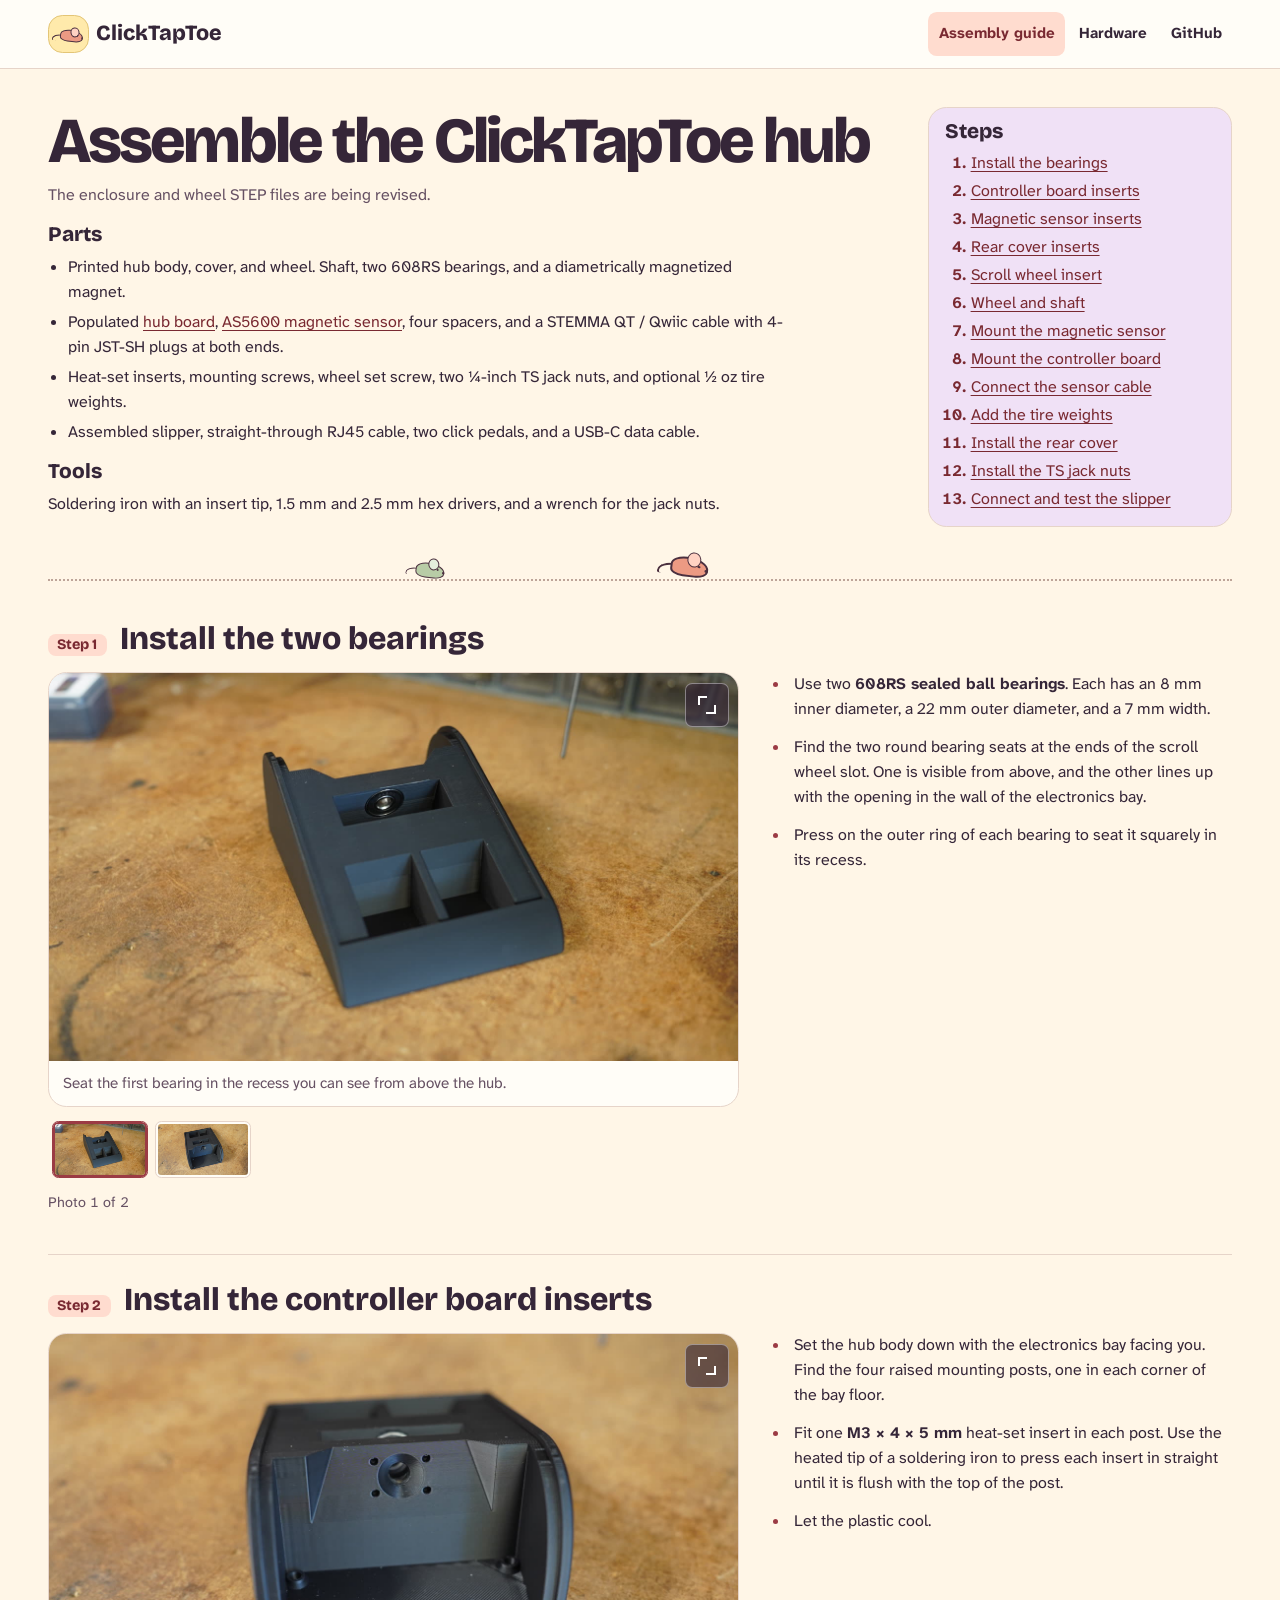
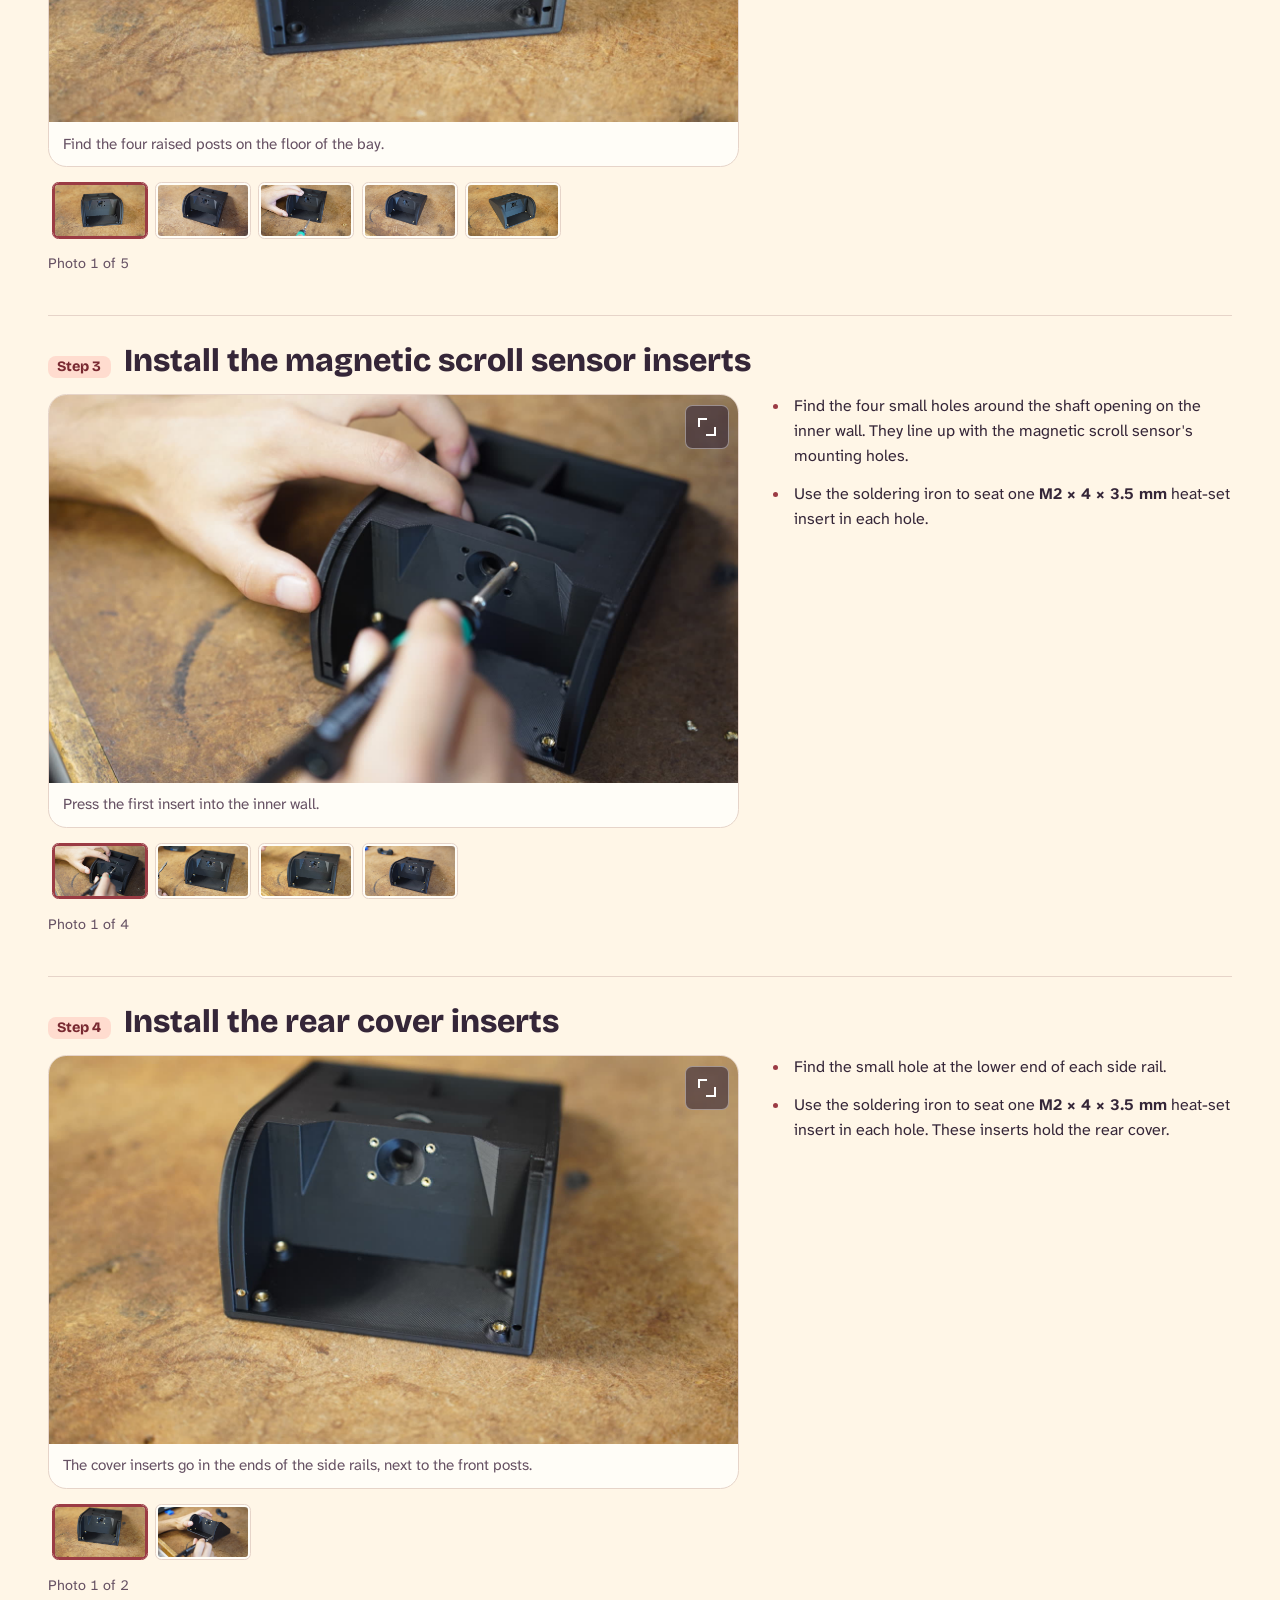
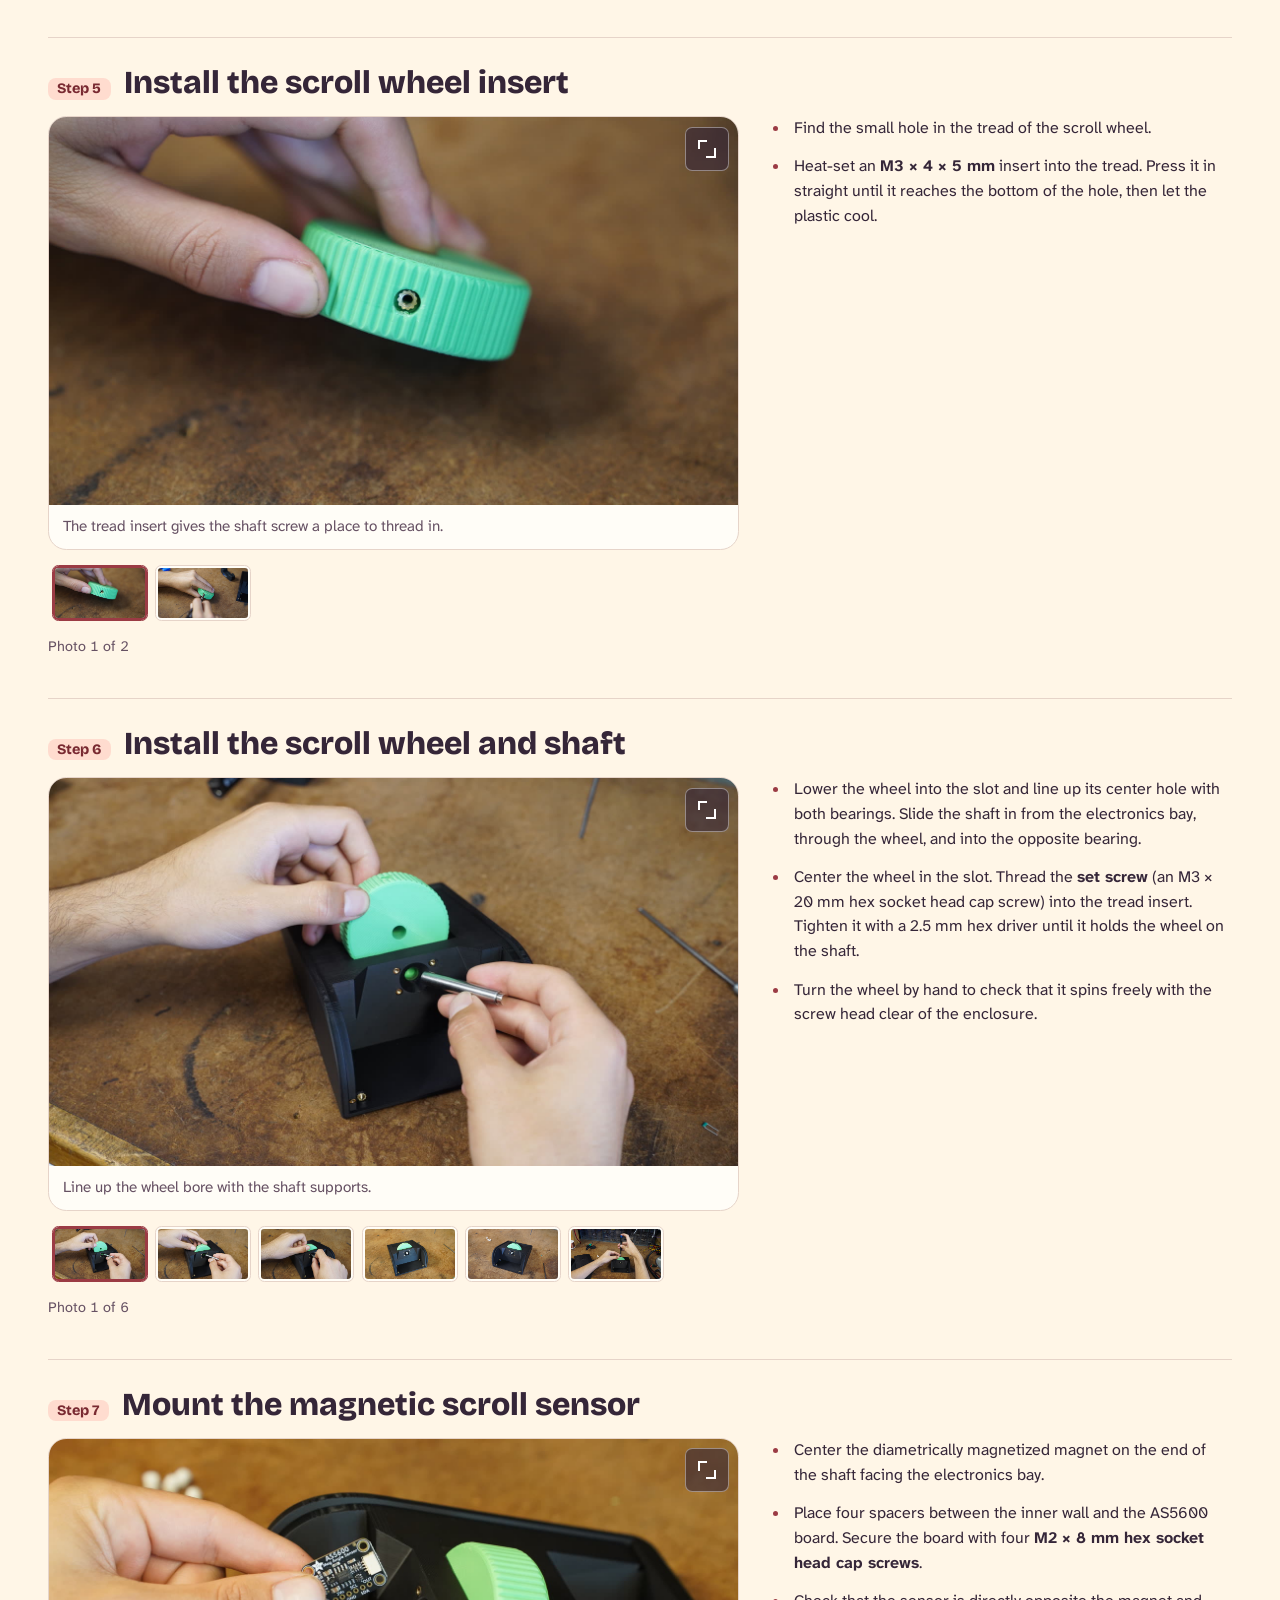
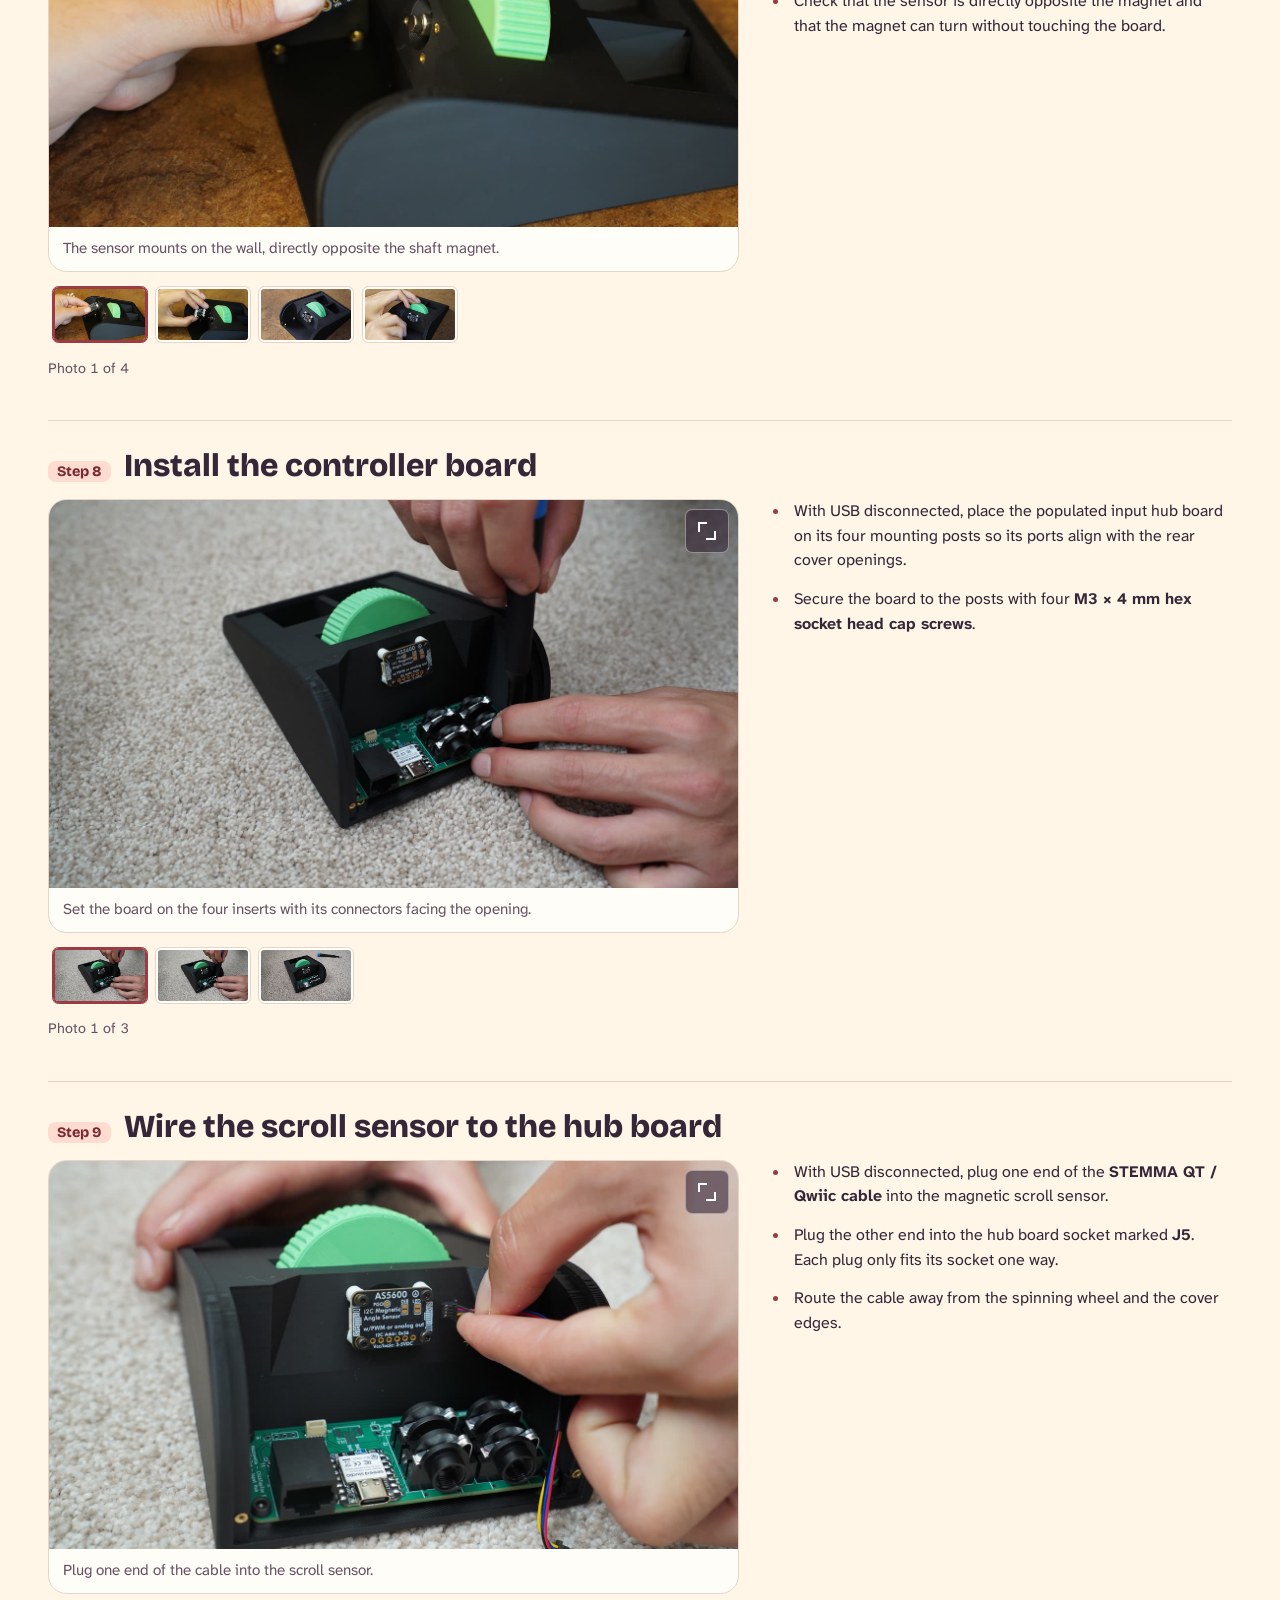
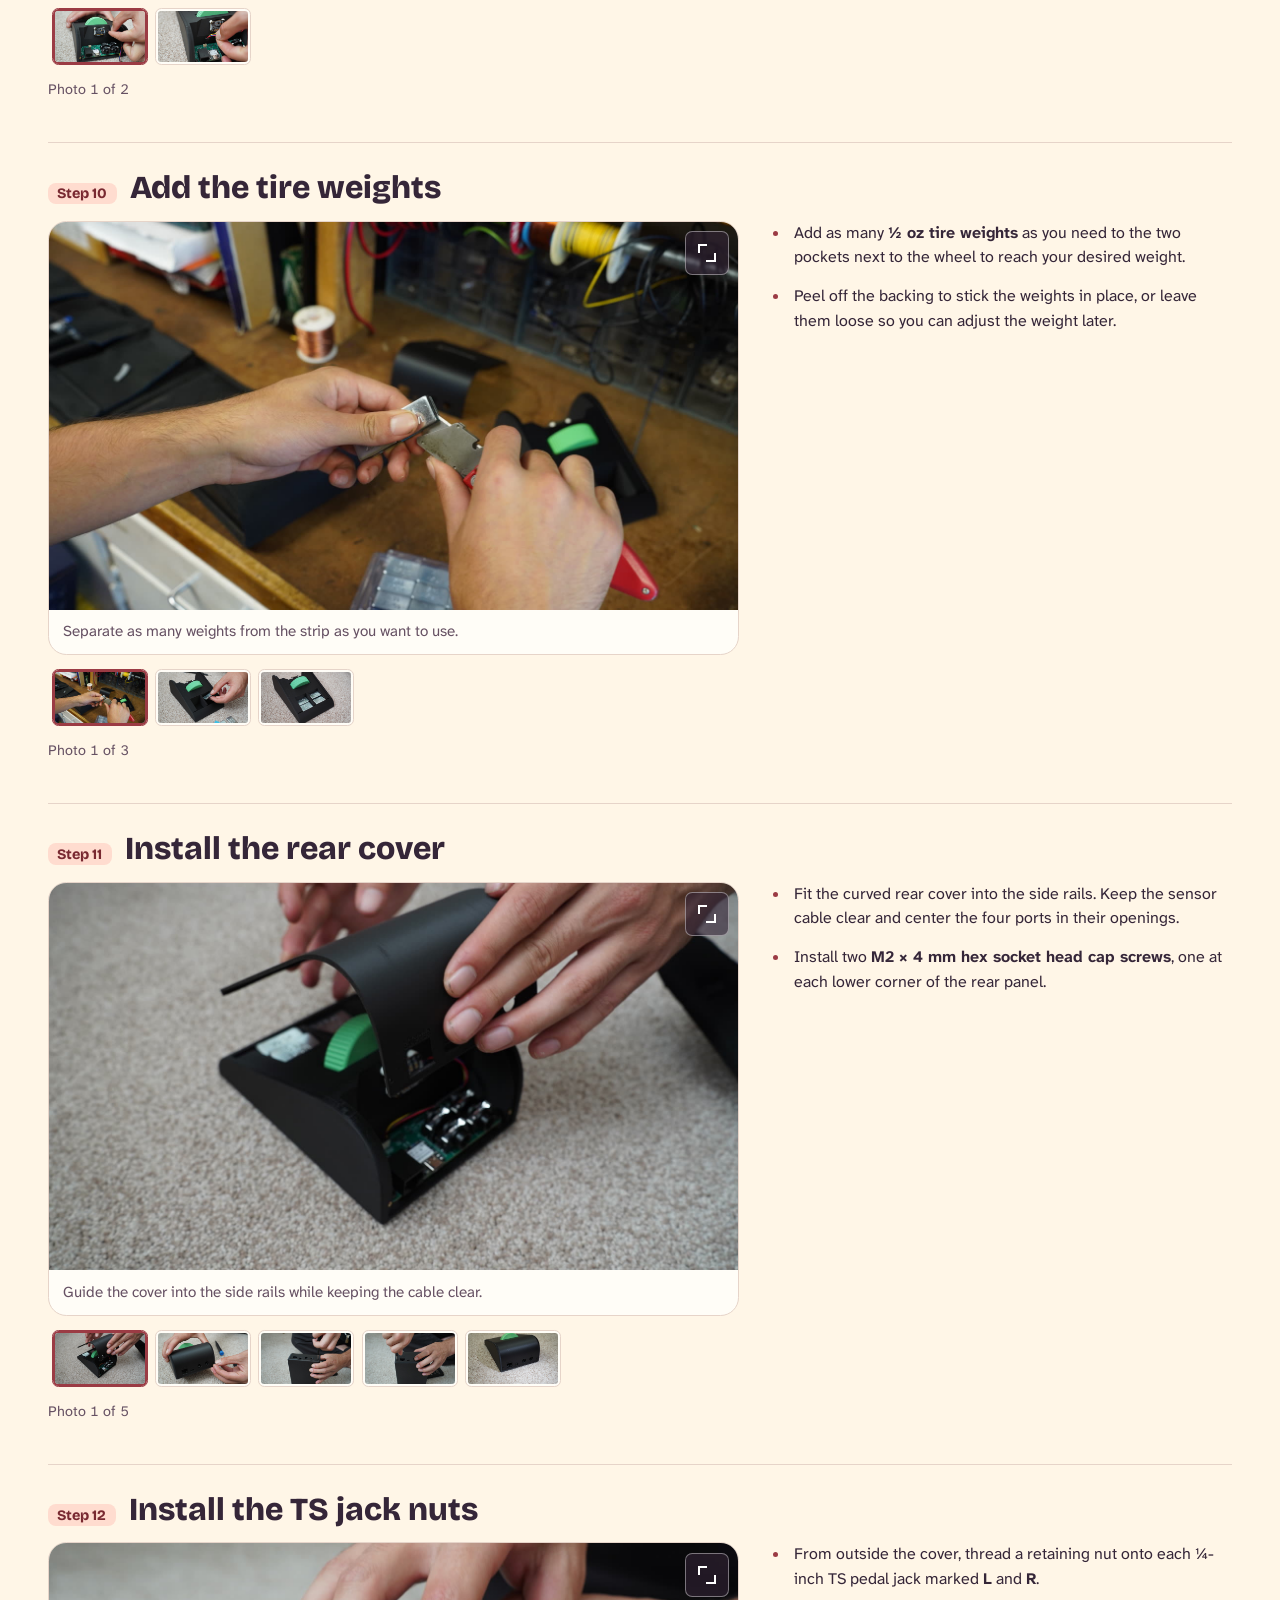
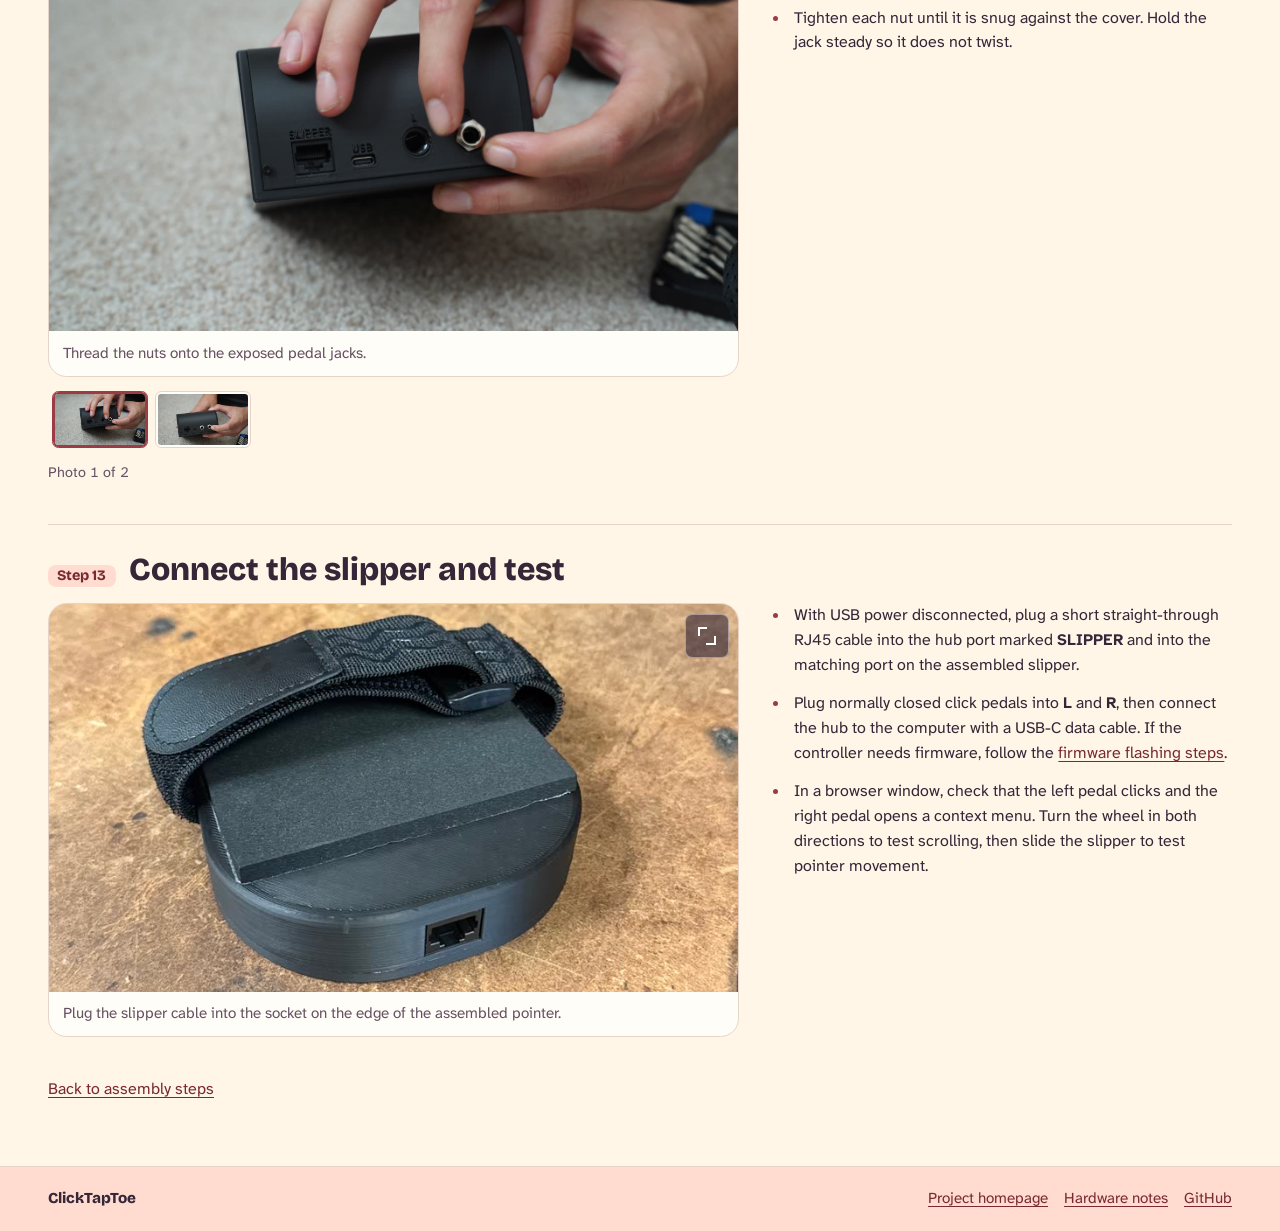
==== docs/hub-assembly.html @ 43b41061 "docs: add illustrated hub guide and project site" ====
<!doctype html>
<html lang="en">
  <head>
    <meta charset="utf-8">
    <meta name="viewport" content="width=device-width, initial-scale=1">
    <meta name="description" content="A photo guide to assembling the ClickTapToe scroll hub and connecting its slipper pointer.">
    <meta name="theme-color" content="#fff6e7">
    <title>ClickTapToe Hub Assembly Guide</title>
    <link rel="preconnect" href="https://fonts.googleapis.com">
    <link rel="preconnect" href="https://fonts.gstatic.com" crossorigin>
    <link rel="stylesheet" href="https://fonts.googleapis.com/css2?family=Atkinson+Hyperlegible+Next:wght@400;600;700&amp;family=Bricolage+Grotesque:opsz,wght@12..96,600;12..96,700;12..96,800&amp;display=swap">
    <link rel="stylesheet" href="assets/site.css?v=warm-trail">
    <link rel="stylesheet" href="assets/hub-assembly.css?v=warm-trail">
    <script src="assets/site.js?v=warm-trail" defer></script>
    <script src="assets/hub-assembly.js?v=slipper-crop" defer></script>
  </head>
  <body>
    <a class="skip-link" href="#main-content">Skip to content</a>
    <header class="site-header">
      <nav class="page-shell site-nav" aria-label="Project navigation">
        <a class="wordmark" href="../index.html">
          <span class="brand-mark" aria-hidden="true"><span class="mouse-mark"><span class="mouse-body"></span></span></span>
          ClickTapToe
        </a>
        <div class="navlinks">
          <a href="hub-assembly.html" aria-current="page">Assembly guide</a>
          <a href="../index.html#hardware">Hardware</a>
          <a href="https://github.com/Mazzorella/ClickTapToe">GitHub</a>
        </div>
      </nav>
    </header>
    <main class="page-shell guide-main" id="main-content">
      <div class="guide-overview">
        <div>
          <header class="intro">
            <h1>Assemble the ClickTapToe hub</h1>
            <p>The enclosure and wheel STEP files are being revised.</p>
          </header>

          <section class="equipment" aria-labelledby="parts">
            <h2 id="parts">Parts</h2>
            <ul>
              <li>Printed hub body, cover, and wheel. Shaft, two 608RS bearings, and a diametrically magnetized magnet.</li>
              <li>Populated <a href="../index.html#files">hub board</a>, <a href="https://www.adafruit.com/product/6357">AS5600 magnetic sensor</a>, four spacers, and a STEMMA QT / Qwiic cable with 4-pin JST-SH plugs at both ends.</li>
              <li>Heat-set inserts, mounting screws, wheel set screw, two ¼-inch TS jack nuts, and optional ½ oz tire weights.</li>
              <li>Assembled slipper, straight-through RJ45 cable, two click pedals, and a USB-C data cable.</li>
            </ul>
          </section>

          <section class="equipment" aria-labelledby="tools">
            <h2 id="tools">Tools</h2>
            <p>Soldering iron with an insert tip, 1.5 mm and 2.5 mm hex drivers, and a wrench for the jack nuts.</p>
          </section>
        </div>

        <nav class="contents" id="assembly-steps" aria-label="Assembly steps">
          <h2>Steps</h2>
          <ol>
            <li><a href="#bearings">Install the bearings</a></li>
            <li><a href="#board-inserts">Controller board inserts</a></li>
            <li><a href="#sensor-inserts">Magnetic sensor inserts</a></li>
            <li><a href="#cover-inserts">Rear cover inserts</a></li>
            <li><a href="#wheel-insert">Scroll wheel insert</a></li>
            <li><a href="#wheel">Wheel and shaft</a></li>
            <li><a href="#sensor">Mount the magnetic sensor</a></li>
            <li><a href="#hub-board">Mount the controller board</a></li>
            <li><a href="#sensor-wiring">Connect the sensor cable</a></li>
            <li><a href="#weights">Add the tire weights</a></li>
            <li><a href="#cover">Install the rear cover</a></li>
            <li><a href="#jack-nuts">Install the TS jack nuts</a></li>
            <li><a href="#slipper">Connect and test the slipper</a></li>
          </ol>
        </nav>
      </div>

      <div class="mouse-trail guide-trail" data-mouse-trail aria-hidden="true">
        <span class="mouse-mark trail-mouse following"><span class="mouse-body"></span></span>
        <span class="mouse-mark trail-mouse"><span class="mouse-body"></span></span>
      </div>

      <section class="step" aria-labelledby="bearings">
        <h2 id="bearings"><span class="step-number">Step 1</span> Install the two bearings</h2>
        <div class="step-body">
          <div class="step-photos" data-gallery>
            <figure>
              <img src="assets/assembly/01a-bearing-in-wheel-slot.jpg" alt="First bearing seated in the round recess visible in the scroll wheel slot" width="1400" height="788" loading="lazy">
              <figcaption>Seat the first bearing in the recess you can see from above the hub.</figcaption>
            </figure>
            <figure>
              <img src="assets/assembly/01b-bearing-at-electronics-bay.jpg" alt="Second bearing visible through the shaft opening on the electronics bay wall" width="1400" height="788" loading="lazy">
              <figcaption>The second bearing lines up with the shaft opening in the electronics bay.</figcaption>
            </figure>
          </div>
          <ul class="instructions">
            <li>Use two <strong>608RS sealed ball bearings</strong>. Each has an 8 mm inner diameter, a 22 mm outer diameter, and a 7 mm width.</li>
            <li>Find the two round bearing seats at the ends of the scroll wheel slot. One is visible from above, and the other lines up with the opening in the wall of the electronics bay.</li>
            <li>Press on the outer ring of each bearing to seat it squarely in its recess.</li>
          </ul>
        </div>
      </section>

      <section class="step" aria-labelledby="board-inserts">
        <h2 id="board-inserts"><span class="step-number">Step 2</span> Install the controller board inserts</h2>
        <div class="step-body">
          <div class="step-photos" data-gallery>
            <figure>
              <img src="assets/assembly/02a-empty-electronics-bay.jpg" alt="Front view into the empty bay with two raised mounting posts on each side" width="1400" height="788" loading="lazy">
              <figcaption>Find the four raised posts on the floor of the bay.</figcaption>
            </figure>
            <figure>
              <img src="assets/assembly/02b-board-insert-closeup.jpg" alt="Close view of the first insert at the left corner and more inserts on the bench" width="1400" height="788" loading="lazy">
              <figcaption>Check that the insert sits straight and level with the top of the post.</figcaption>
            </figure>
            <figure>
              <img src="assets/assembly/02c-press-in-board-insert.jpg" alt="Heated tip at the front right mounting post while a hand steadies the housing" width="1400" height="788" loading="lazy">
              <figcaption>Steady the housing while pressing in the next insert.</figcaption>
            </figure>
            <figure>
              <img src="assets/assembly/02d-three-board-inserts.jpg" alt="Three brass inserts in the electronics bay with one rear mounting post still empty" width="1400" height="788" loading="lazy">
              <figcaption>Continue with the posts farther inside the bay.</figcaption>
            </figure>
            <figure>
              <img src="assets/assembly/02e-four-board-inserts.jpg" alt="Four brass inserts seated in the raised mounting posts" width="1400" height="788" loading="lazy">
              <figcaption>The floor has four installed inserts, one for each board screw.</figcaption>
            </figure>
          </div>
          <ul class="instructions">
            <li>Set the hub body down with the electronics bay facing you. Find the four raised mounting posts, one in each corner of the bay floor.</li>
            <li>Fit one <strong>M3 × 4 × 5 mm</strong> heat-set insert in each post. Use the heated tip of a soldering iron to press each insert in straight until it is flush with the top of the post.</li>
            <li>Let the plastic cool.</li>
          </ul>
        </div>
      </section>

      <section class="step" aria-labelledby="sensor-inserts">
        <h2 id="sensor-inserts"><span class="step-number">Step 3</span> Install the magnetic scroll sensor inserts</h2>
        <div class="step-body">
          <div class="step-photos" data-gallery>
            <figure>
              <img src="assets/assembly/03a-press-in-sensor-insert.jpg" alt="Heated tip pressing an insert into one of the holes beside the shaft opening" width="1400" height="788" loading="lazy">
              <figcaption>Press the first insert into the inner wall.</figcaption>
            </figure>
            <figure>
              <img src="assets/assembly/03b-first-sensor-insert.jpg" alt="One brass sensor insert fitted above and to the right of the shaft opening" width="1400" height="788" loading="lazy">
              <figcaption>The first sensor insert is seated.</figcaption>
            </figure>
            <figure>
              <img src="assets/assembly/03c-two-sensor-inserts.jpg" alt="Two brass sensor inserts in opposite corners around the shaft opening" width="1400" height="788" loading="lazy">
              <figcaption>Repeat for the second mounting hole.</figcaption>
            </figure>
            <figure>
              <img src="assets/assembly/03d-three-sensor-inserts.jpg" alt="Three inserts around the shaft opening with the fourth hole still empty" width="1400" height="788" loading="lazy">
              <figcaption>Fit an insert in each of the four small holes.</figcaption>
            </figure>
          </div>
          <ul class="instructions">
            <li>Find the four small holes around the shaft opening on the inner wall. They line up with the magnetic scroll sensor's mounting holes.</li>
            <li>Use the soldering iron to seat one <strong>M2 × 4 × 3.5 mm</strong> heat-set insert in each hole.</li>
          </ul>
        </div>
      </section>

      <section class="step" aria-labelledby="cover-inserts">
        <h2 id="cover-inserts"><span class="step-number">Step 4</span> Install the rear cover inserts</h2>
        <div class="step-body">
          <div class="step-photos" data-gallery>
            <figure>
              <img src="assets/assembly/04a-cover-insert-location.jpg" alt="Left cover insert seated at the lower end of the side rail, with the right rail hole still empty" width="1400" height="788" loading="lazy">
              <figcaption>The cover inserts go in the ends of the side rails, next to the front posts.</figcaption>
            </figure>
            <figure>
              <img src="assets/assembly/04b-press-in-cover-insert.jpg" alt="Heated tip fitting an insert at the bottom of the right side rail" width="1400" height="788" loading="lazy">
              <figcaption>Fit a cover insert at the lower end of each rail.</figcaption>
            </figure>
          </div>
          <ul class="instructions">
            <li>Find the small hole at the lower end of each side rail.</li>
            <li>Use the soldering iron to seat one <strong>M2 × 4 × 3.5 mm</strong> heat-set insert in each hole. These inserts hold the rear cover.</li>
          </ul>
        </div>
      </section>

      <section class="step" aria-labelledby="wheel-insert">
        <h2 id="wheel-insert"><span class="step-number">Step 5</span> Install the scroll wheel insert</h2>
        <div class="step-body">
          <div class="step-photos" data-gallery>
            <figure>
              <img src="assets/assembly/05a-scroll-wheel-insert.jpg" alt="Brass insert in the hole in the green scroll wheel tread" width="1400" height="788" loading="lazy">
              <figcaption>The tread insert gives the shaft screw a place to thread in.</figcaption>
            </figure>
            <figure>
              <img src="assets/assembly/05b-heat-set-wheel-insert.jpg" alt="Heated tip at the brass insert in the edge of the scroll wheel" width="1400" height="788" loading="lazy">
              <figcaption>Seat the insert in the tread before fitting the wheel.</figcaption>
            </figure>
          </div>
          <ul class="instructions">
            <li>Find the small hole in the tread of the scroll wheel.</li>
            <li>Heat-set an <strong>M3 × 4 × 5 mm</strong> insert into the tread. Press it in straight until it reaches the bottom of the hole, then let the plastic cool.</li>
          </ul>
        </div>
      </section>

      <section class="step" aria-labelledby="wheel">
        <h2 id="wheel"><span class="step-number">Step 6</span> Install the scroll wheel and shaft</h2>
        <div class="step-body">
          <div class="step-photos" data-gallery>
            <figure>
              <img src="assets/assembly/06a-line-up-wheel-and-shaft.jpg" alt="Wheel held above the slot and shaft lined up with the inner wall opening" width="1400" height="788" loading="lazy">
              <figcaption>Line up the wheel bore with the shaft supports.</figcaption>
            </figure>
            <figure>
              <img src="assets/assembly/06b-start-wheel-shaft.jpg" alt="Wheel seated in the slot while the shaft is started from the electronics bay" width="1400" height="788" loading="lazy">
              <figcaption>Feed the shaft into the wheel from the electronics bay.</figcaption>
            </figure>
            <figure>
              <img src="assets/assembly/06c-seat-wheel-shaft.jpg" alt="Hands steadying the scroll wheel and pushing the shaft into place" width="1400" height="788" loading="lazy">
              <figcaption>Push the shaft through the wheel and into the opposite support.</figcaption>
            </figure>
            <figure>
              <img src="assets/assembly/06d-seated-shaft.jpg" alt="Installed scroll wheel with the round sensor end of the shaft visible inside the bay" width="1400" height="788" loading="lazy">
              <figcaption>The end of the shaft faces the four sensor mounting holes.</figcaption>
            </figure>
            <figure>
              <img src="assets/assembly/06e-start-wheel-screw.jpg" alt="Socket-head screw started in the tread at the top of the installed wheel" width="1400" height="788" loading="lazy">
              <figcaption>Start the set screw in the tread insert.</figcaption>
            </figure>
            <figure>
              <img src="assets/assembly/06f-secure-wheel-to-shaft.jpg" alt="Hex driver tightening the screw in the top of the wheel" width="1400" height="788" loading="lazy">
              <figcaption>Tighten the set screw until the wheel grips the shaft.</figcaption>
            </figure>
          </div>
          <ul class="instructions">
            <li>Lower the wheel into the slot and line up its center hole with both bearings. Slide the shaft in from the electronics bay, through the wheel, and into the opposite bearing.</li>
            <li>Center the wheel in the slot. Thread the <strong>set screw</strong> (an M3 × 20 mm hex socket head cap screw) into the tread insert. Tighten it with a 2.5 mm hex driver until it holds the wheel on the shaft.</li>
            <li>Turn the wheel by hand to check that it spins freely with the screw head clear of the enclosure.</li>
          </ul>
        </div>
      </section>

      <section class="step" aria-labelledby="sensor">
        <h2 id="sensor"><span class="step-number">Step 7</span> Mount the magnetic scroll sensor</h2>
        <div class="step-body">
          <div class="step-photos" data-gallery>
            <figure>
              <img src="assets/assembly/07a-scroll-sensor.jpg" alt="AS5600 board held near the round shaft end on the inner wall" width="1400" height="788" loading="lazy">
              <figcaption>The sensor mounts on the wall, directly opposite the shaft magnet.</figcaption>
            </figure>
            <figure>
              <img src="assets/assembly/07b-sensor-spacers.jpg" alt="Back of the AS5600 board with four white spacers held next to the shaft end" width="1400" height="788" loading="lazy">
              <figcaption>Fit a spacer at each of the four mounting holes.</figcaption>
            </figure>
            <figure>
              <img src="assets/assembly/07c-mounted-scroll-sensor.jpg" alt="AS5600 board mounted over the shaft with white spacers visible behind it" width="1400" height="788" loading="lazy">
              <figcaption>The spacers keep the sensor board clear of the rotating magnet.</figcaption>
            </figure>
            <figure>
              <img src="assets/assembly/07d-check-wheel-clearance.jpg" alt="One hand turning the wheel while the other is near the mounted AS5600 board" width="1400" height="788" loading="lazy">
              <figcaption>Turn the wheel and check that it moves freely with the sensor in place.</figcaption>
            </figure>
          </div>
          <ul class="instructions">
            <li>Center the diametrically magnetized magnet on the end of the shaft facing the electronics bay.</li>
            <li>Place four spacers between the inner wall and the AS5600 board. Secure the board with four <strong>M2 × 8 mm hex socket head cap screws</strong>.</li>
            <li>Check that the sensor is directly opposite the magnet and that the magnet can turn without touching the board.</li>
          </ul>
        </div>
      </section>

      <section class="step" aria-labelledby="hub-board">
        <h2 id="hub-board"><span class="step-number">Step 8</span> Install the controller board</h2>
        <div class="step-body">
          <div class="step-photos" data-gallery>
            <figure>
              <img src="assets/assembly/08a-position-hub-board.jpg" alt="Populated hub board placed on the floor of the bay while a driver tightens a screw" width="1400" height="788" loading="lazy">
              <figcaption>Set the board on the four inserts with its connectors facing the opening.</figcaption>
            </figure>
            <figure>
              <img src="assets/assembly/08b-secure-hub-board.jpg" alt="Hands holding the circuit board in position while a mounting screw is tightened" width="1400" height="788" loading="lazy">
              <figcaption>Secure the board to the four mounting posts.</figcaption>
            </figure>
            <figure>
              <img src="assets/assembly/08c-seated-hub-board.jpg" alt="Hub board seated in the enclosure below the AS5600 sensor" width="1400" height="788" loading="lazy">
              <figcaption>Check that the USB-C, pedal, and slipper sockets face the rear.</figcaption>
            </figure>
          </div>
          <ul class="instructions">
            <li>With USB disconnected, place the populated input hub board on its four mounting posts so its ports align with the rear cover openings.</li>
            <li>Secure the board to the posts with four <strong>M3 × 4 mm hex socket head cap screws</strong>.</li>
          </ul>
        </div>
      </section>

      <section class="step" aria-labelledby="sensor-wiring">
        <h2 id="sensor-wiring"><span class="step-number">Step 9</span> Wire the scroll sensor to the hub board</h2>
        <div class="step-body">
          <div class="step-photos" data-gallery>
            <figure>
              <img src="assets/assembly/09a-sensor-connector.jpg" alt="Four-wire plug lined up with the connector on the side of the scroll sensor" width="1400" height="788" loading="lazy">
              <figcaption>Plug one end of the cable into the scroll sensor.</figcaption>
            </figure>
            <figure>
              <img src="assets/assembly/09b-hub-sensor-connector.jpg" alt="Four-wire cable above the white J5 connector on the hub circuit board" width="1400" height="788" loading="lazy">
              <figcaption>Plug the other end into J5 on the hub board.</figcaption>
            </figure>
          </div>
          <ul class="instructions">
            <li>With USB disconnected, plug one end of the <strong>STEMMA QT / Qwiic cable</strong> into the magnetic scroll sensor.</li>
            <li>Plug the other end into the hub board socket marked <strong>J5</strong>. Each plug only fits its socket one way.</li>
            <li>Route the cable away from the spinning wheel and the cover edges.</li>
          </ul>
        </div>
      </section>

      <section class="step" aria-labelledby="weights">
        <h2 id="weights"><span class="step-number">Step 10</span> Add the tire weights</h2>
        <div class="step-body">
          <div class="step-photos" data-gallery>
            <figure>
              <img src="assets/assembly/10a-separate-adhesive-weights.jpg" alt="Hands separating a small rectangular weight from the strip" width="1400" height="788" loading="lazy">
              <figcaption>Separate as many weights from the strip as you want to use.</figcaption>
            </figure>
            <figure>
              <img src="assets/assembly/10b-place-weight-in-pocket.jpg" alt="Hand positioning an adhesive weight inside the right recessed pocket" width="1400" height="788" loading="lazy">
              <figcaption>Lay each weight flat in its pocket.</figcaption>
            </figure>
            <figure>
              <img src="assets/assembly/10c-weight-pockets.jpg" alt="Four adhesive weights in the two pockets in front of the wheel" width="1400" height="788" loading="lazy">
              <figcaption>This build uses two weights in each pocket.</figcaption>
            </figure>
          </div>
          <ul class="instructions">
            <li>Add as many <strong>½ oz tire weights</strong> as you need to the two pockets next to the wheel to reach your desired weight.</li>
            <li>Peel off the backing to stick the weights in place, or leave them loose so you can adjust the weight later.</li>
          </ul>
        </div>
      </section>

      <section class="step" aria-labelledby="cover">
        <h2 id="cover"><span class="step-number">Step 11</span> Install the rear cover</h2>
        <div class="step-body">
          <div class="step-photos" data-gallery>
            <figure>
              <img src="assets/assembly/11a-fit-rear-cover.jpg" alt="Curved cover being aligned with the open hub and its circuit board" width="1400" height="788" loading="lazy">
              <figcaption>Guide the cover into the side rails while keeping the cable clear.</figcaption>
            </figure>
            <figure>
              <img src="assets/assembly/11b-start-cover-screw.jpg" alt="Fingers placing a screw in the lower corner of the seated cover" width="1400" height="788" loading="lazy">
              <figcaption>Check port alignment before tightening the first cover screw.</figcaption>
            </figure>
            <figure>
              <img src="assets/assembly/11c-tighten-first-cover-screw.jpg" alt="Driver tightening the cover screw beside the right pedal port" width="1400" height="788" loading="lazy">
              <figcaption>Tighten the cover screw at one end of the rear panel.</figcaption>
            </figure>
            <figure>
              <img src="assets/assembly/11d-tighten-second-cover-screw.jpg" alt="Driver tightening the other cover screw next to the slipper socket" width="1400" height="788" loading="lazy">
              <figcaption>Tighten the second screw at the opposite end of the panel.</figcaption>
            </figure>
            <figure>
              <img src="assets/assembly/11e-rear-port-alignment.jpg" alt="Closer view of the rear panel with the four socket openings aligned" width="1400" height="788" loading="lazy">
              <figcaption>Check that each plug will clear the edges of its opening.</figcaption>
            </figure>
          </div>
          <ul class="instructions">
            <li>Fit the curved rear cover into the side rails. Keep the sensor cable clear and center the four ports in their openings.</li>
            <li>Install two <strong>M2 × 4 mm hex socket head cap screws</strong>, one at each lower corner of the rear panel.</li>
          </ul>
        </div>
      </section>

      <section class="step" aria-labelledby="jack-nuts">
        <h2 id="jack-nuts"><span class="step-number">Step 12</span> Install the TS jack nuts</h2>
        <div class="step-body">
          <div class="step-photos" data-gallery>
            <figure>
              <img src="assets/assembly/12a-fit-pedal-jack-nut.jpg" alt="Hand lining up a metal hex nut with a pedal jack" width="1400" height="788" loading="lazy">
              <figcaption>Thread the nuts onto the exposed pedal jacks.</figcaption>
            </figure>
            <figure>
              <img src="assets/assembly/12b-finished-hub-ports.jpg" alt="Closed hub with ports labeled Slipper, USB, L, and R and both pedal jack nuts in place" width="1400" height="788" loading="lazy">
              <figcaption>The finished rear panel has four ports and two pedal jack nuts.</figcaption>
            </figure>
          </div>
          <ul class="instructions">
            <li>From outside the cover, thread a retaining nut onto each ¼-inch TS pedal jack marked <strong>L</strong> and <strong>R</strong>.</li>
            <li>Tighten each nut until it is snug against the cover. Hold the jack steady so it does not twist.</li>
          </ul>
        </div>
      </section>

      <section class="step" aria-labelledby="slipper">
        <h2 id="slipper"><span class="step-number">Step 13</span> Connect the slipper and test</h2>
        <div class="step-body">
          <div class="step-photos" data-gallery>
            <figure>
              <img class="slipper-crop" src="assets/assembly/13-slipper-pointer.jpg" alt="Assembled black slipper pointer with a foot strap and an RJ45 socket on the front edge" width="788" height="1400" loading="lazy">
              <figcaption>Plug the slipper cable into the socket on the edge of the assembled pointer.</figcaption>
            </figure>
          </div>
          <ul class="instructions">
            <li>With USB power disconnected, plug a short straight-through RJ45 cable into the hub port marked <strong>SLIPPER</strong> and into the matching port on the assembled slipper.</li>
            <li>Plug normally closed click pedals into <strong>L</strong> and <strong>R</strong>, then connect the hub to the computer with a USB-C data cable. If the controller needs firmware, follow the <a href="https://github.com/Mazzorella/ClickTapToe#flashing">firmware flashing steps</a>.</li>
            <li>In a browser window, check that the left pedal clicks and the right pedal opens a context menu. Turn the wheel in both directions to test scrolling, then slide the slipper to test pointer movement.</li>
          </ul>
        </div>
      </section>
      <p class="back-to-top"><a href="#assembly-steps">Back to assembly steps</a></p>
    </main>

    <footer class="site-footer">
      <div class="page-shell footer-inner">
        <strong>ClickTapToe</strong>
        <div class="footer-links">
          <a href="../index.html">Project homepage</a>
          <a href="https://github.com/Mazzorella/ClickTapToe/blob/main/HARDWARE.md">Hardware notes</a>
          <a href="https://github.com/Mazzorella/ClickTapToe">GitHub</a>
        </div>
      </div>
    </footer>

    <dialog class="photo-viewer" id="photo-viewer" aria-label="Expanded assembly photo">
      <form method="dialog">
        <button class="photo-button photo-viewer-close" type="submit" aria-label="Close expanded photo" autofocus>×</button>
      </form>
      <figure>
        <figcaption></figcaption>
      </figure>
    </dialog>
  </body>
</html>
---- docs/assets/site.css ----
:root {
  color-scheme: light;
  --paper: #fff6e7;
  --panel: #fffdf7;
  --ink: #352638;
  --muted: #665163;
  --accent: #9b3b44;
  --accent-strong: #792931;
  --peach: #ffdccf;
  --butter: #ffeaab;
  --lilac: #f0e1f6;
  --mint: #e4efdc;
  --line: #e6d4c9;
  --line-strong: #bda498;
  --radius: 1.15rem;
  --gutter: clamp(1rem, 3vw, 2rem);
  --container: 74rem;
  --display: "Bricolage Grotesque", ui-rounded, system-ui, sans-serif;
  --body: "Atkinson Hyperlegible Next", system-ui, sans-serif;
  font-family: var(--body);
  line-height: 1.55;
}

* {
  box-sizing: border-box;
}

body {
  margin: 0;
  background: var(--paper);
  color: var(--ink);
}

h1,
h2,
h3 {
  margin: 0;
  font-family: var(--display);
  font-weight: 800;
  line-height: 1.06;
}

a {
  color: var(--accent-strong);
  text-underline-offset: 0.18em;
}

a:hover {
  text-decoration-thickness: 2px;
}

:focus-visible {
  outline: 3px solid currentColor;
  outline-offset: 4px;
}

.page-shell {
  width: min(calc(100% - 2 * var(--gutter)), var(--container));
  margin-inline: auto;
}

.skip-link {
  position: absolute;
  z-index: 2;
  top: 0.75rem;
  left: var(--gutter);
  transform: translateY(calc(-100% - 0.9rem));
  padding: 0.6rem 0.85rem;
  border: 1px solid var(--line-strong);
  border-radius: 0.55rem;
  background: var(--panel);
}

.skip-link:focus {
  transform: none;
}

.site-header {
  border-bottom: 1px solid var(--line);
  background: var(--panel);
}

.site-nav,
.footer-inner {
  display: flex;
  flex-wrap: wrap;
  align-items: center;
  justify-content: space-between;
  gap: 0.6rem 1.5rem;
}

.site-nav {
  padding-block: 0.75rem;
}

.wordmark {
  display: inline-flex;
  align-items: center;
  gap: 0.45rem;
  color: var(--ink);
  font-family: var(--display);
  font-size: 1.35rem;
  font-weight: 800;
  line-height: 1;
  text-decoration: none;
}

.wordmark:hover,
.wordmark:focus-visible {
  color: var(--accent-strong);
}

.brand-mark {
  display: grid;
  place-items: center;
  width: 2.55rem;
  height: 2.4rem;
  border: 1px solid #e3c576;
  border-radius: 0.9rem;
  background: var(--butter);
  font-size: 0.72rem;
}

.navlinks {
  display: flex;
  flex-wrap: wrap;
  align-items: center;
  gap: 0.2rem;
}

.navlinks a {
  display: inline-flex;
  align-items: center;
  min-height: 44px;
  padding-inline: 0.65rem;
  border-radius: 0.55rem;
  color: var(--ink);
  font-size: 0.95rem;
  font-weight: 700;
  text-decoration: none;
}

.navlinks a:hover,
.navlinks a[aria-current="page"] {
  background: var(--peach);
  color: var(--accent-strong);
}

.button {
  display: inline-flex;
  align-items: center;
  justify-content: center;
  gap: 0.55em;
  min-height: 44px;
  padding: 0.55rem 1rem;
  border: 1px solid var(--line-strong);
  border-radius: 0.65rem;
  background: var(--panel);
  color: var(--ink);
  font-weight: 700;
  line-height: 1.2;
  text-align: center;
  text-decoration: none;
}

.button:hover {
  border-color: var(--accent);
  background: var(--peach);
}

.button.primary {
  border-color: var(--accent);
  background: var(--accent);
  color: #fffdf7;
}

.button.primary:hover {
  border-color: var(--accent-strong);
  background: var(--accent-strong);
}

.slipper-crop {
  aspect-ratio: 16 / 9;
  object-fit: cover;
  object-position: center 54%;
}

.mouse-mark {
  --fur: #ec9a83;
  --ear: #ffd2c3;
  position: relative;
  display: inline-block;
  width: 3em;
  height: 1.9em;
  color: #4b303f;
}

.mouse-mark::before {
  position: absolute;
  bottom: 0.37em;
  left: 0.05em;
  width: 1.03em;
  height: 0.52em;
  transform: rotate(9deg);
  border-top: 0.11em solid currentColor;
  border-left: 0.11em solid currentColor;
  border-radius: 80% 0 0 20%;
  content: "";
}

.mouse-body {
  position: absolute;
  bottom: 0.2em;
  left: 0.75em;
  width: 2.03em;
  height: 1.06em;
  transform: rotate(7deg);
  border: 0.11em solid currentColor;
  border-radius: 58% 80% 48% 48%;
  background: var(--fur);
}

.mouse-body::before {
  position: absolute;
  top: -0.39em;
  left: 0.75em;
  width: 0.63em;
  height: 0.68em;
  transform: rotate(-15deg);
  border: 0.1em solid currentColor;
  border-radius: 50%;
  background: var(--ear);
  content: "";
}

.mouse-body::after {
  position: absolute;
  top: 0.3em;
  right: 0.34em;
  width: 0.15em;
  height: 0.15em;
  border-radius: 50%;
  background: currentColor;
  box-shadow: 0.41em 0.18em 0 0.015em currentColor;
  content: "";
}

.mouse-trail {
  position: relative;
  height: 2.7rem;
  overflow: hidden;
  isolation: isolate;
}

.mouse-trail::before {
  position: absolute;
  right: 0;
  bottom: 0.35rem;
  left: 0;
  border-bottom: 2px dotted var(--line-strong);
  content: "";
}

.trail-mouse {
  --position: var(--trail-front, 34%);
  position: absolute;
  bottom: 0.36rem;
  left: var(--position);
  transform: translateX(calc(-1 * var(--position)));
  font-size: 1.18rem;
}

.trail-mouse.following {
  --position: var(--trail-back, 9%);
  --fur: #b8cca6;
  --ear: #e4efdc;
  font-size: 0.9rem;
}

.site-footer {
  border-top: 1px solid var(--line);
  background: var(--peach);
}

.footer-inner {
  padding-block: 1.25rem;
  font-size: 0.95rem;
}

.footer-inner strong {
  font-family: var(--display);
  font-weight: 800;
}

.footer-links {
  display: flex;
  flex-wrap: wrap;
  gap: 0.35rem 1rem;
}
---- docs/assets/hub-assembly.css ----
.guide-main {
  padding-block: clamp(1.25rem, 3vw, 2.5rem) 3rem;
}

.guide-main h1 {
  font-size: clamp(2.2rem, 5vw, 4.1rem);
  letter-spacing: -0.045em;
}

.guide-main h2 {
  font-size: clamp(1.4rem, 4vw, 2rem);
}

p,
li {
  max-width: 72ch;
}

.guide-overview {
  display: grid;
  align-items: start;
  gap: clamp(1.25rem, 4vw, 2.5rem);
}

.intro p {
  margin: 0.5rem 0 1rem;
  color: var(--muted);
}

.equipment + .equipment {
  margin-top: 1rem;
}

.equipment ul,
.equipment p {
  margin: 0.55rem 0 0;
}

.equipment ul {
  padding-inline-start: 1.25rem;
}

.contents {
  padding: 0.8rem 1rem;
  border: 1px solid var(--line);
  border-radius: var(--radius);
  background: var(--lilac);
}

.guide-main .equipment h2,
.guide-main .contents h2 {
  font-size: 1.3rem;
}

.contents ol {
  margin: 0.4rem 0 0;
  padding-inline-start: 1.6rem;
}

.equipment li + li {
  margin-top: 0.35rem;
}

.contents li {
  padding-block: 0.1rem;
}

.contents li::marker {
  color: var(--accent-strong);
  font-weight: 700;
}

.guide-trail {
  margin-top: 1rem;
}

.step {
  margin-top: 2.5rem;
  padding-top: 1.75rem;
  border-top: 1px solid var(--line);
}

.guide-trail + .step {
  margin-top: 0.5rem;
  border-top: 0;
}

.step h2 {
  display: flex;
  flex-wrap: wrap;
  align-items: baseline;
  gap: 0.4rem 0.85rem;
  margin-bottom: 1rem;
  scroll-margin-top: 1rem;
}

.step-number {
  padding: 0.2rem 0.58rem;
  border-radius: 0.5rem;
  background: var(--peach);
  color: var(--accent-strong);
  font-size: 0.9rem;
  font-weight: 750;
  white-space: nowrap;
}

.step-body {
  display: grid;
  gap: clamp(1rem, 3vw, 2rem);
  align-items: start;
}

.step-photos {
  display: grid;
  gap: 0.65rem;
  min-width: 0;
}

.step-photos figure {
  overflow: hidden;
  margin: 0;
  border: 1px solid var(--line);
  border-radius: var(--radius);
  background: var(--panel);
}

.step-photos figure img {
  display: block;
  width: 100%;
  height: auto;
}

.step-photos figcaption {
  padding: 0.65rem 0.85rem;
  color: var(--muted);
  font-size: 0.95rem;
}

.gallery-image {
  position: relative;
}

.photo-button {
  position: absolute;
  display: grid;
  place-items: center;
  width: 44px;
  height: 44px;
  padding: 0;
  border: 1px solid rgb(255 255 255 / 0.4);
  border-radius: 0.45rem;
  background: rgb(53 38 56 / 0.6);
  color: white;
  cursor: pointer;
}

.photo-button:hover,
.photo-button:focus-visible {
  background: rgb(53 38 56 / 0.87);
}

.gallery-expand,
.photo-viewer-close {
  top: 0.6rem;
  right: 0.6rem;
}

.gallery-expand::before,
.gallery-expand::after {
  position: absolute;
  width: 0.45rem;
  height: 0.45rem;
  border: solid currentColor;
  content: "";
}

.gallery-expand::before {
  top: 0.75rem;
  left: 0.75rem;
  border-width: 2px 0 0 2px;
}

.gallery-expand::after {
  right: 0.75rem;
  bottom: 0.75rem;
  border-width: 0 2px 2px 0;
}

.gallery-arrow {
  top: 50%;
  transform: translateY(-50%);
}

.gallery-arrow::before {
  width: 0.65rem;
  height: 0.65rem;
  border-top: 2px solid currentColor;
  border-right: 2px solid currentColor;
  transform: rotate(45deg);
  content: "";
}

.gallery-previous {
  left: 0.6rem;
}

.gallery-previous::before {
  transform: rotate(-135deg);
}

.gallery-next {
  right: 0.6rem;
}

@media (hover: hover) and (pointer: fine) {
  .gallery-arrow {
    opacity: 0;
  }

  .gallery-image:hover .gallery-arrow,
  .gallery-image:focus-within .gallery-arrow {
    opacity: 1;
  }
}

@media (prefers-reduced-motion: no-preference) {
  .gallery-arrow {
    transition: opacity 160ms ease;
  }
}

.gallery-thumbnails {
  position: relative;
  display: flex;
  gap: 0.45rem;
  overflow-x: auto;
  padding: 0.25rem;
}

.gallery-thumbnail {
  border: 1px solid var(--line);
  border-radius: 0.4rem;
  color: var(--ink);
  background: var(--panel);
  cursor: pointer;
  flex: 0 0 clamp(4.25rem, 13vw, 6rem);
  display: block;
  padding: 2px;
}

.gallery-thumbnail[aria-current="true"] {
  border-color: var(--accent);
  box-shadow: inset 0 0 0 2px var(--accent);
}

.gallery-thumbnail:focus-visible {
  outline-offset: 0;
}

.gallery-thumbnail img {
  display: block;
  width: 100%;
  height: auto;
  border-radius: 0.2rem;
}

.gallery-status {
  margin: 0;
  color: var(--muted);
  font-size: 0.9rem;
  font-variant-numeric: tabular-nums;
}

.photo-viewer {
  width: max-content;
  max-width: calc(100% - 1.5rem);
  max-height: calc(100% - 1.5rem);
  padding: 0.25rem;
  border: 1px solid #4b5359;
  border-radius: 0.6rem;
  background: #2e202e;
  color: white;
}

.photo-viewer::backdrop {
  background: rgb(53 38 56 / 0.86);
}

.photo-viewer-close {
  font-size: 1.65rem;
  line-height: 1;
}

.photo-viewer figure {
  margin: 0;
}

.photo-viewer img {
  display: block;
  width: auto;
  height: auto;
  max-width: 100%;
  max-height: calc(100vh - 5rem);
  max-height: calc(100dvh - 5rem);
  margin-inline: auto;
  border-radius: 0.3rem;
}

.photo-viewer .slipper-crop {
  width: min(788px, calc(100vw - 2rem), calc((100dvh - 5rem) * 16 / 9));
}

.photo-viewer figcaption {
  max-width: 70ch;
  margin-inline: auto;
  padding: 0.55rem 0.65rem 0.25rem;
  text-align: center;
}

.instructions {
  margin: 0;
  padding-inline-start: 1.2rem;
}

.instructions li {
  padding-inline-start: 0.25rem;
}

.instructions li + li {
  margin-top: 0.85rem;
}

.instructions li::marker {
  color: var(--accent);
}

.back-to-top {
  margin-top: 2.5rem;
}

@media (min-width: 48rem) {
  .guide-overview {
    grid-template-columns: minmax(0, 1fr) minmax(16rem, 19rem);
  }

  .step-body {
    grid-template-columns: minmax(0, 3fr) minmax(0, 2fr);
  }
}
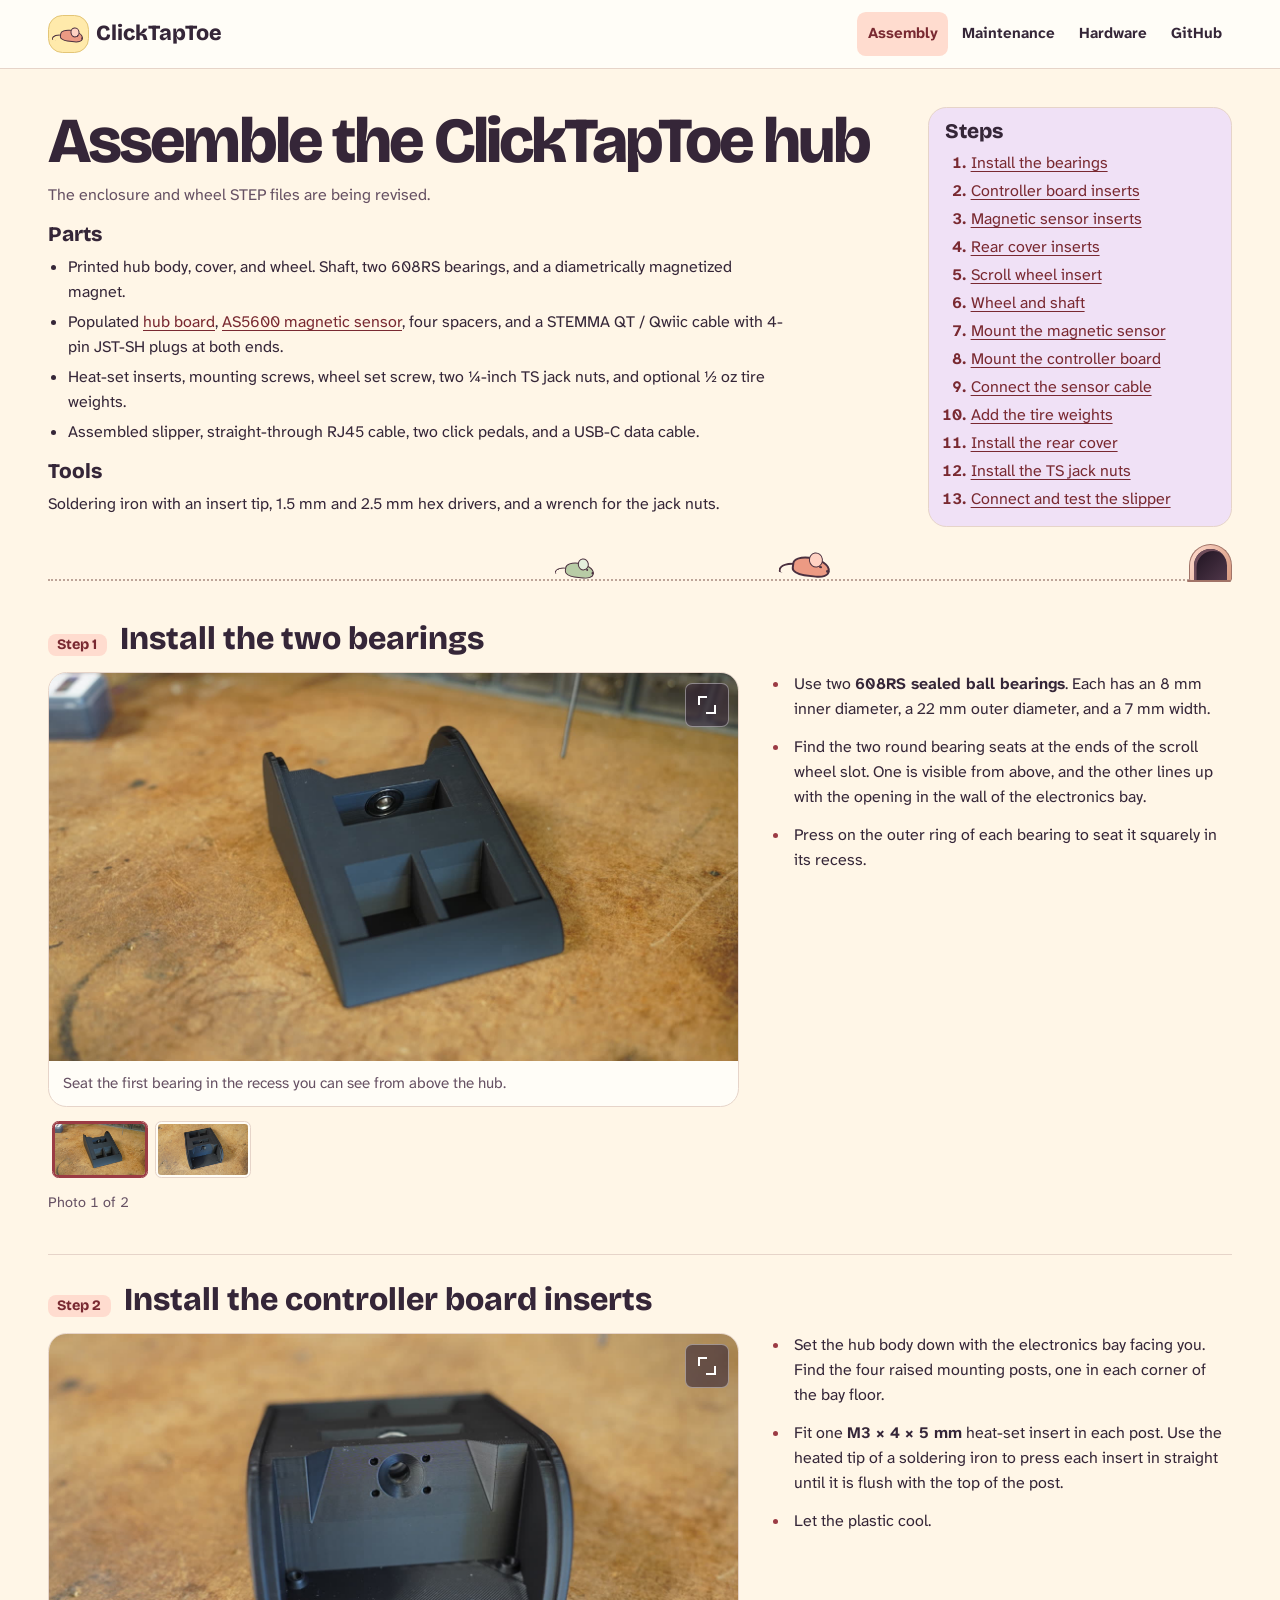
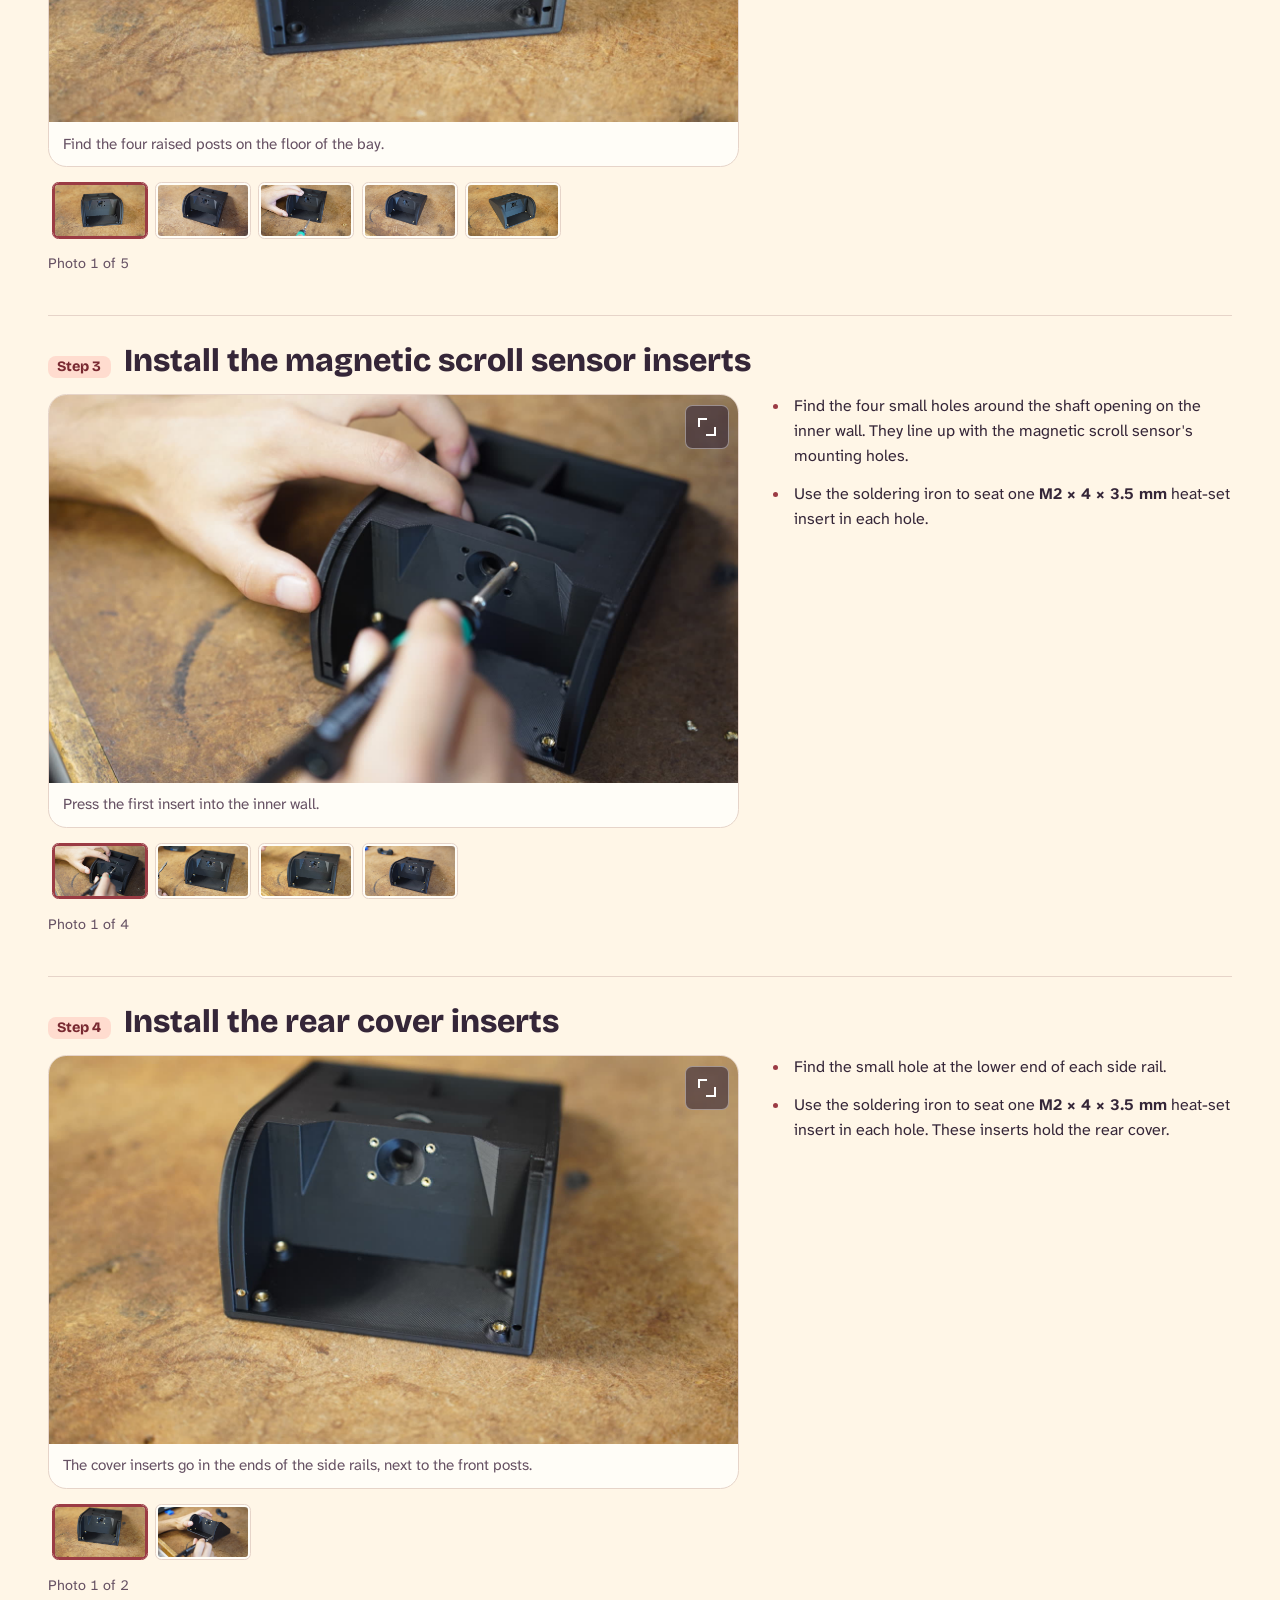
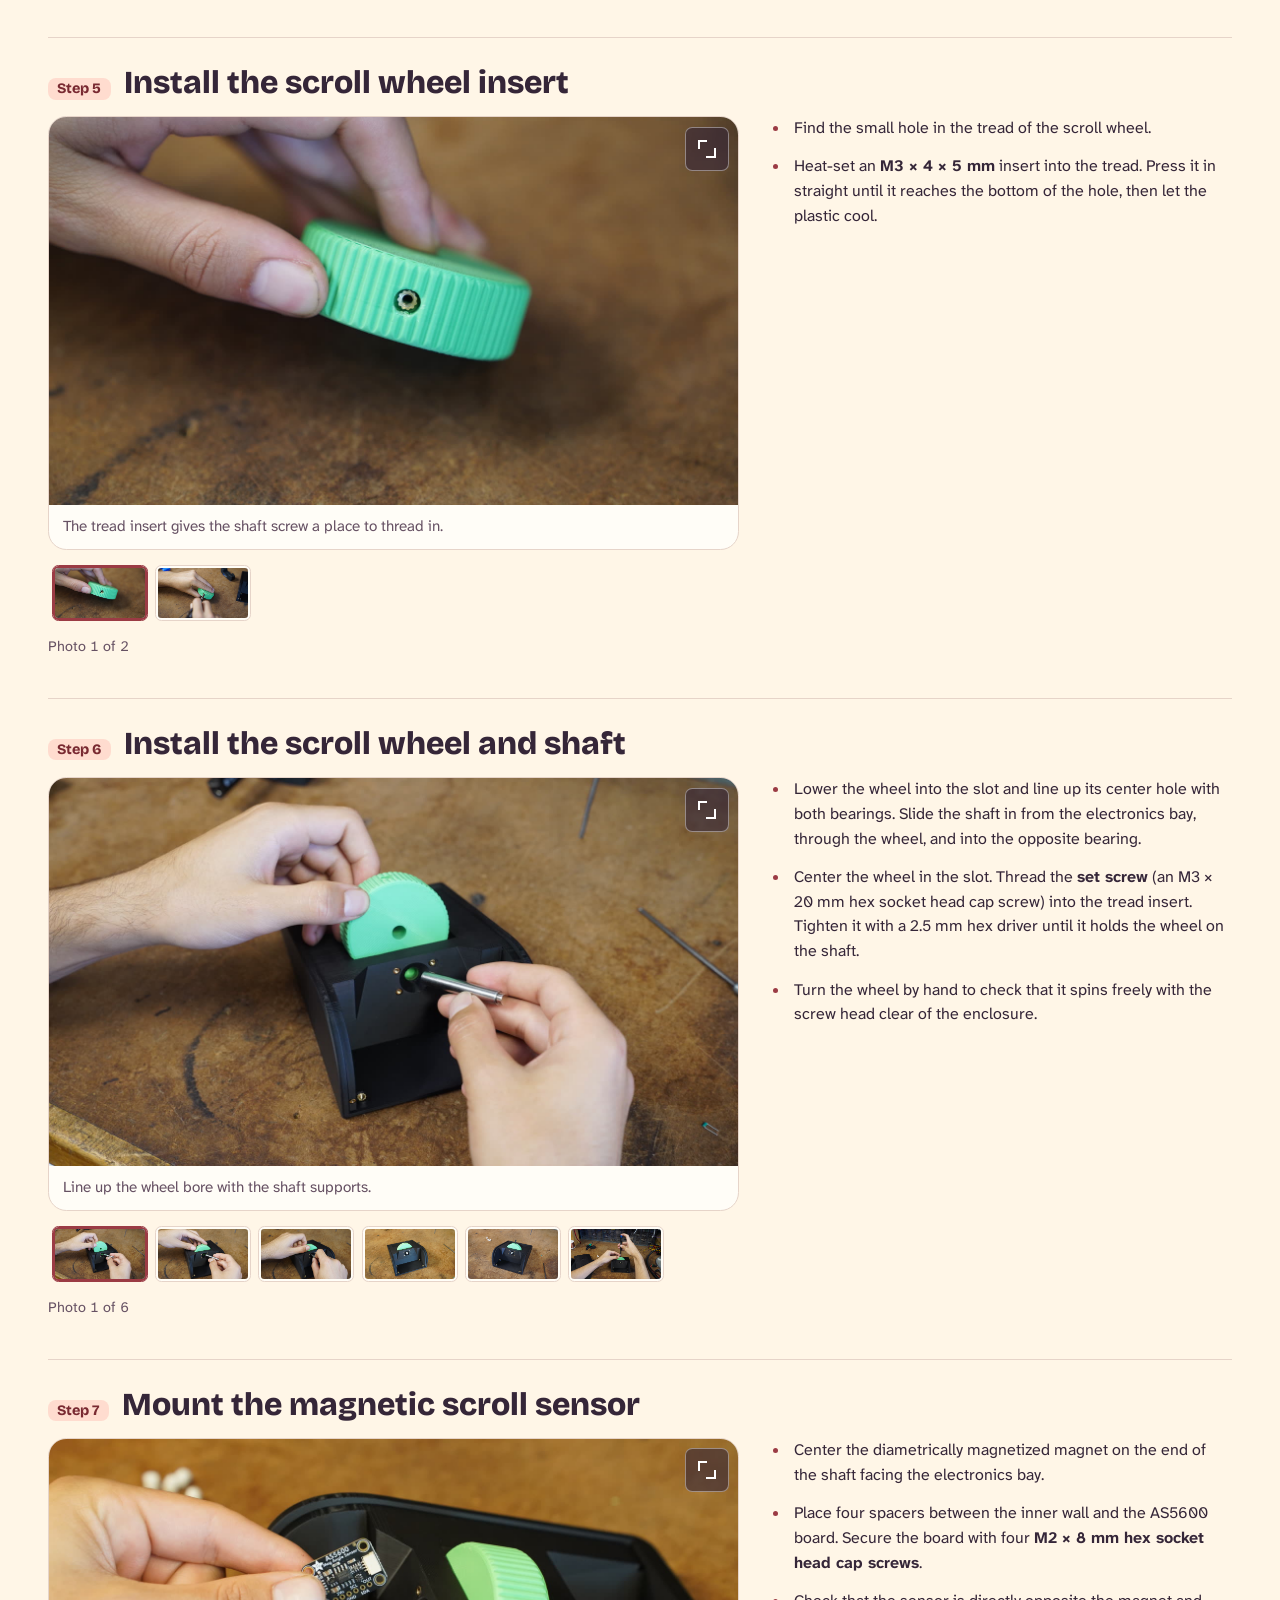
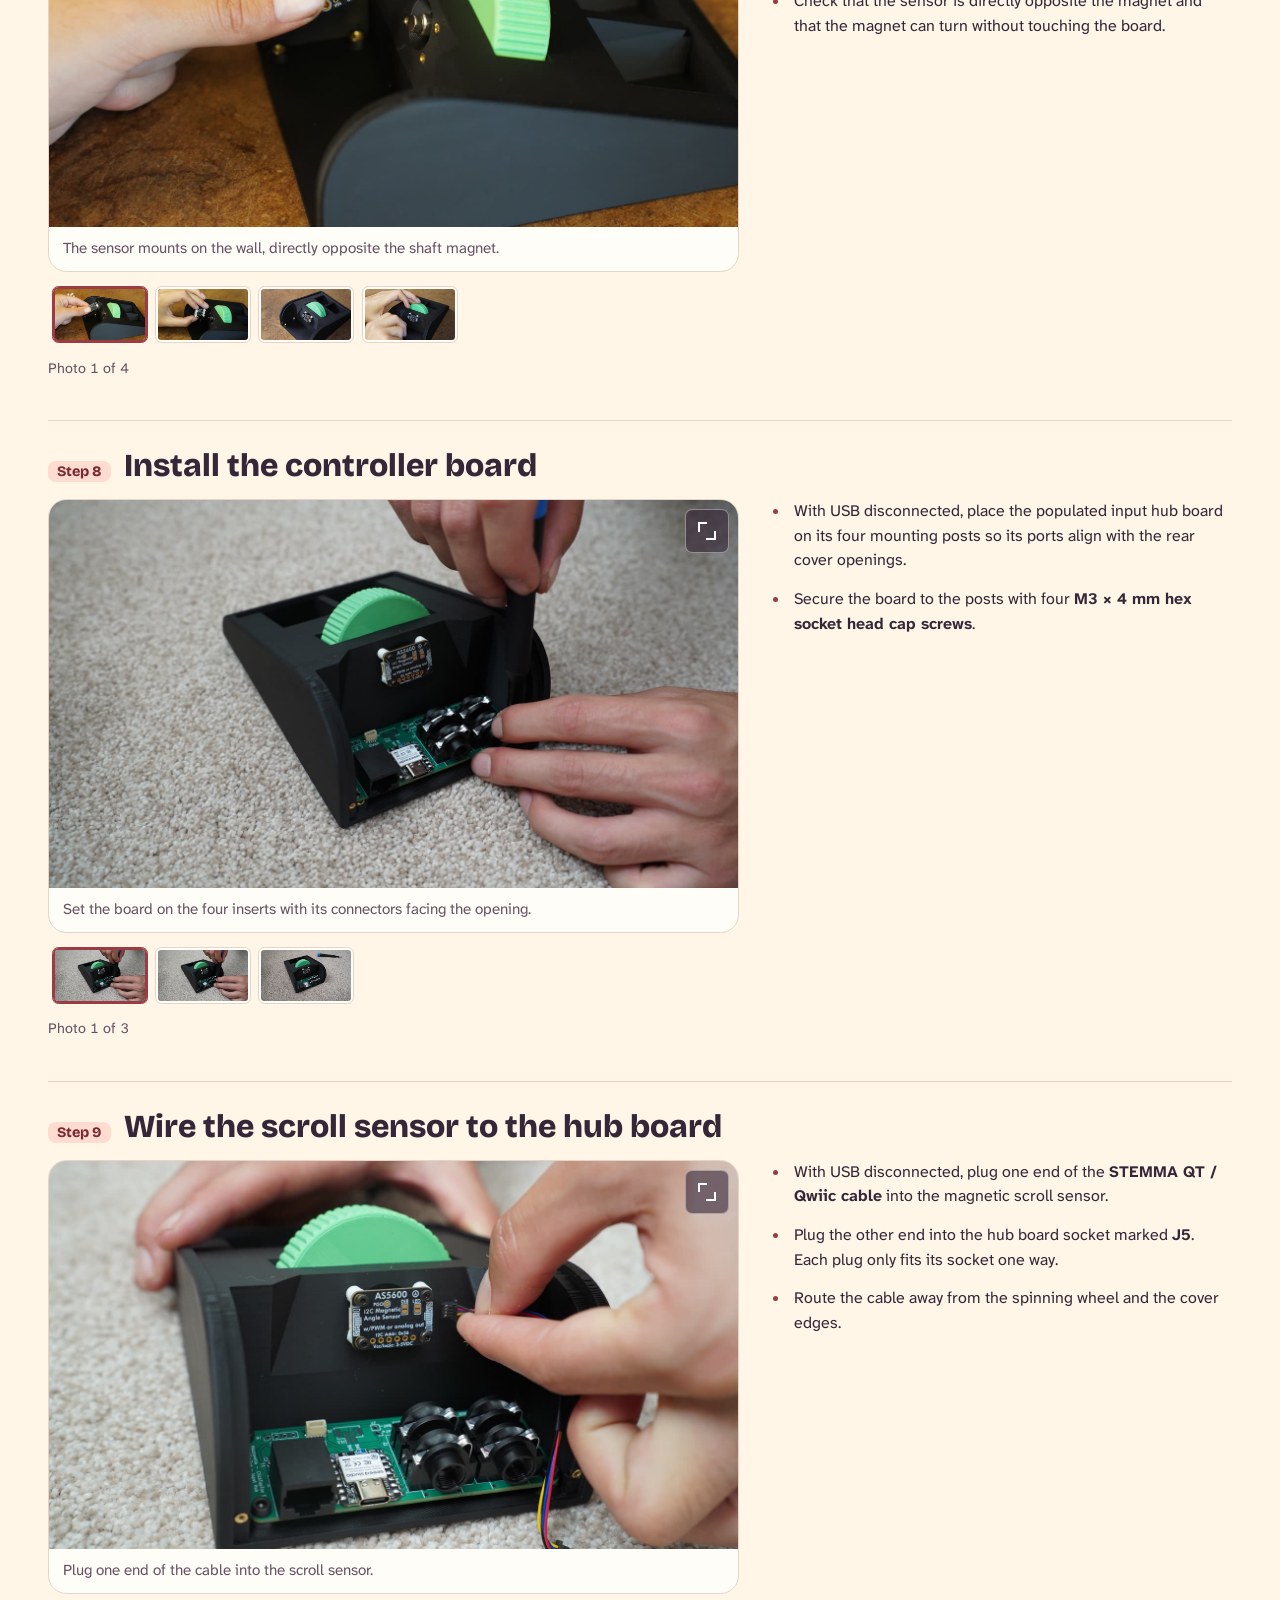
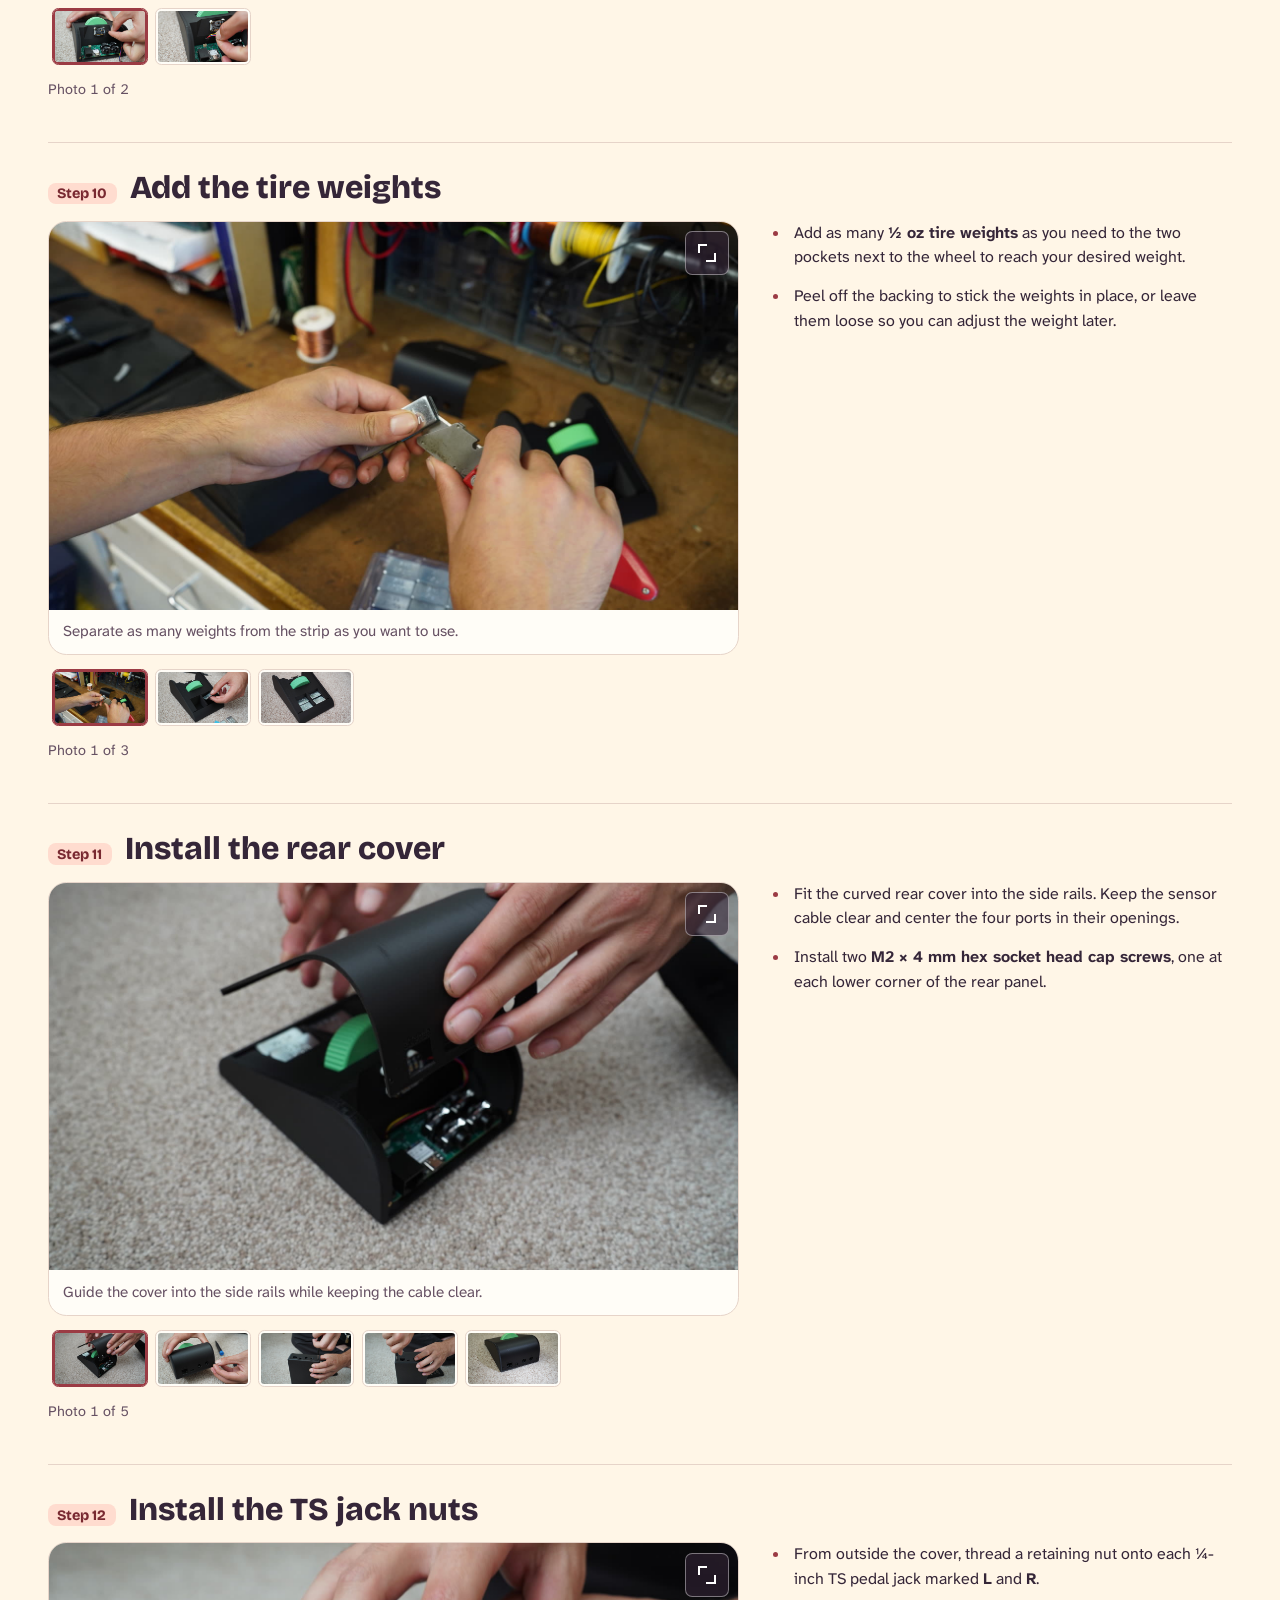
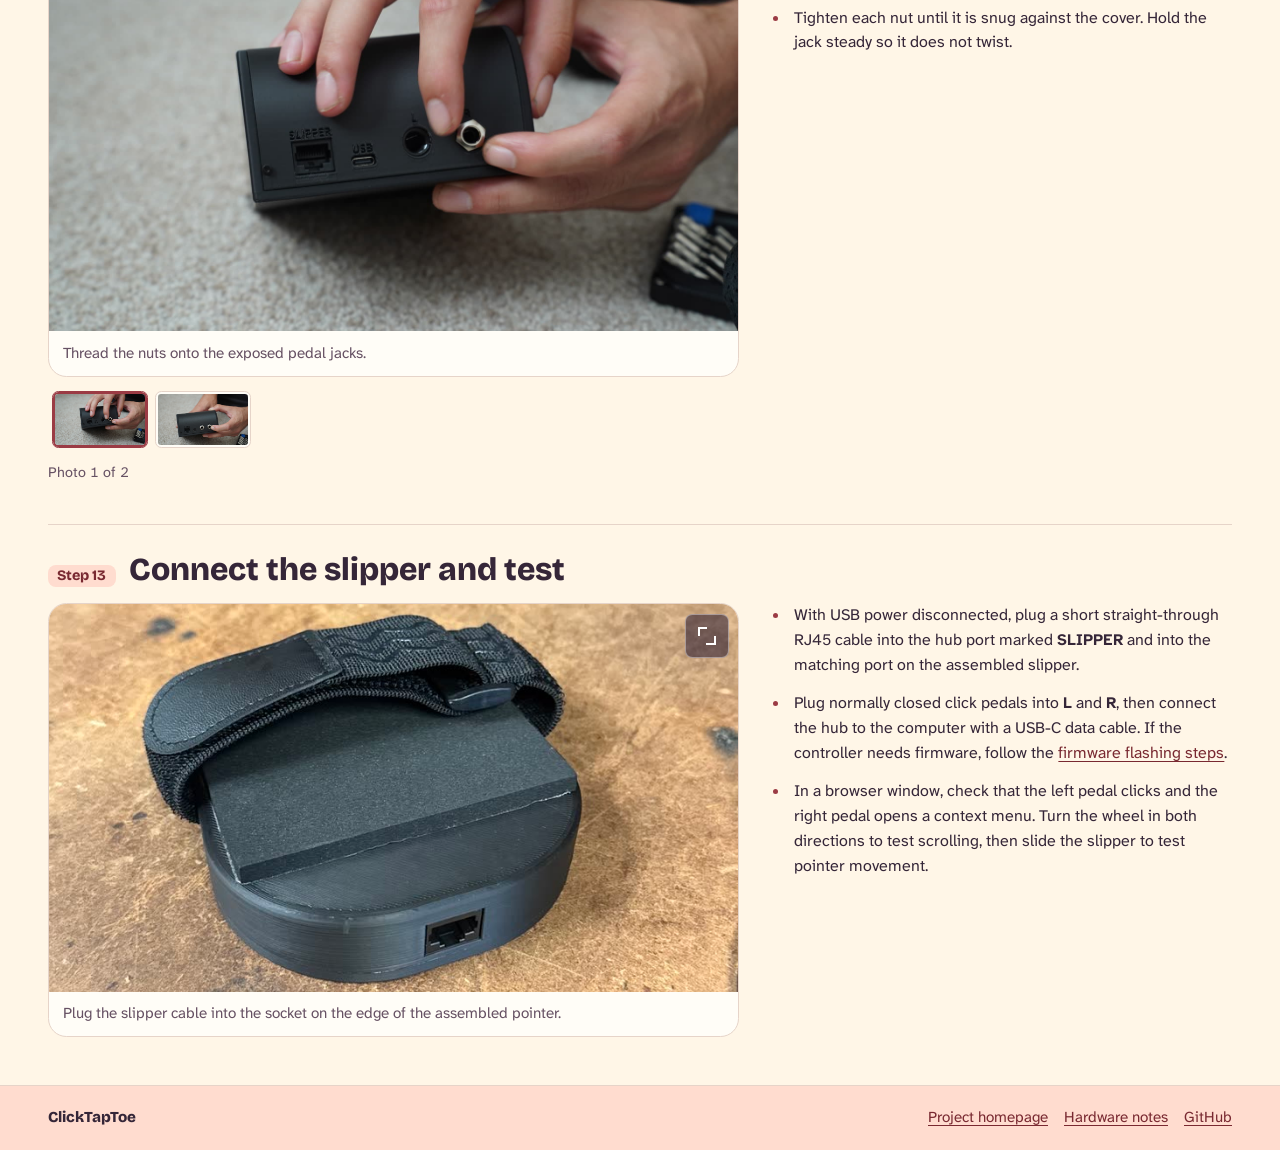
==== commit 2ad8a15e: "docs: publish v0.4.0 hardware files and project guides" ====
--- a/docs/hub-assembly.html
+++ b/docs/hub-assembly.html
@@ -6,12 +6,13 @@
     <meta name="description" content="A photo guide to assembling the ClickTapToe scroll hub and connecting its slipper pointer.">
     <meta name="theme-color" content="#fff6e7">
     <title>ClickTapToe Hub Assembly Guide</title>
+    <link rel="icon" type="image/png" sizes="64x64" href="assets/mouse-favicon.png">
     <link rel="preconnect" href="https://fonts.googleapis.com">
     <link rel="preconnect" href="https://fonts.gstatic.com" crossorigin>
     <link rel="stylesheet" href="https://fonts.googleapis.com/css2?family=Atkinson+Hyperlegible+Next:wght@400;600;700&amp;family=Bricolage+Grotesque:opsz,wght@12..96,600;12..96,700;12..96,800&amp;display=swap">
-    <link rel="stylesheet" href="assets/site.css?v=warm-trail">
-    <link rel="stylesheet" href="assets/hub-assembly.css?v=warm-trail">
-    <script src="assets/site.js?v=warm-trail" defer></script>
+    <link rel="stylesheet" href="assets/site.css?v=project-pages">
+    <link rel="stylesheet" href="assets/hub-assembly.css?v=mouse-arch">
+    <script src="assets/site.js?v=project-pages" defer></script>
     <script src="assets/hub-assembly.js?v=slipper-crop" defer></script>
   </head>
   <body>
@@ -23,8 +24,9 @@
           ClickTapToe
         </a>
         <div class="navlinks">
-          <a href="hub-assembly.html" aria-current="page">Assembly guide</a>
-          <a href="../index.html#hardware">Hardware</a>
+          <a href="hub-assembly.html" aria-current="page">Assembly</a>
+          <a href="maintenance.html">Maintenance</a>
+          <a href="hardware.html">Hardware</a>
           <a href="https://github.com/Mazzorella/ClickTapToe">GitHub</a>
         </div>
       </nav>
@@ -41,7 +43,7 @@
             <h2 id="parts">Parts</h2>
             <ul>
               <li>Printed hub body, cover, and wheel. Shaft, two 608RS bearings, and a diametrically magnetized magnet.</li>
-              <li>Populated <a href="../index.html#files">hub board</a>, <a href="https://www.adafruit.com/product/6357">AS5600 magnetic sensor</a>, four spacers, and a STEMMA QT / Qwiic cable with 4-pin JST-SH plugs at both ends.</li>
+              <li>Populated <a href="hardware.html#files">hub board</a>, <a href="https://www.adafruit.com/product/6357">AS5600 magnetic sensor</a>, four spacers, and a STEMMA QT / Qwiic cable with 4-pin JST-SH plugs at both ends.</li>
               <li>Heat-set inserts, mounting screws, wheel set screw, two ¼-inch TS jack nuts, and optional ½ oz tire weights.</li>
               <li>Assembled slipper, straight-through RJ45 cable, two click pedals, and a USB-C data cable.</li>
             </ul>
@@ -73,9 +75,12 @@
         </nav>
       </div>
 
-      <div class="mouse-trail guide-trail" data-mouse-trail aria-hidden="true">
-        <span class="mouse-mark trail-mouse following"><span class="mouse-body"></span></span>
-        <span class="mouse-mark trail-mouse"><span class="mouse-body"></span></span>
+      <div class="mouse-trail guide-trail" data-mouse-trail data-direction="right" aria-hidden="true">
+        <div class="mouse-lane">
+          <span class="mouse-mark trail-mouse following"><span class="mouse-body"></span></span>
+          <span class="mouse-mark trail-mouse"><span class="mouse-body"></span></span>
+        </div>
+        <span class="mouse-hole"></span>
       </div>
 
       <section class="step" aria-labelledby="bearings">
@@ -403,7 +408,6 @@
           </ul>
         </div>
       </section>
-      <p class="back-to-top"><a href="#assembly-steps">Back to assembly steps</a></p>
     </main>
 
     <footer class="site-footer">
--- a/docs/assets/site.css
+++ b/docs/assets/site.css
@@ -179,6 +179,75 @@
   background: var(--accent-strong);
 }
 
+.resource-main {
+  min-height: 65vh;
+  padding-block: clamp(1.6rem, 4vw, 3.2rem);
+}
+
+.resource-heading h1 {
+  font-size: clamp(2.6rem, 6vw, 4.5rem);
+  letter-spacing: -0.04em;
+}
+
+.resource-heading p {
+  max-width: 62ch;
+  margin: 0.65rem 0 1rem;
+  color: var(--muted);
+  font-size: 1.13rem;
+}
+
+.resource-actions {
+  display: flex;
+  flex-wrap: wrap;
+  gap: 0.5rem;
+}
+
+.image-grid {
+  display: grid;
+  gap: 1rem;
+}
+
+.board-image {
+  min-width: 0;
+  margin: 0;
+  padding: 1rem;
+  border: 1px solid var(--line);
+  border-radius: var(--radius);
+  background: var(--panel);
+}
+
+.board-image > a:first-child,
+.board-image img {
+  display: block;
+  border-radius: 0.65rem;
+}
+
+.board-image img {
+  width: 100%;
+  height: clamp(10rem, 22vw, 16rem);
+  object-fit: contain;
+  background: #f5eee9;
+}
+
+.board-image figcaption {
+  margin-top: 0.45rem;
+  font-family: var(--display);
+  font-weight: 800;
+}
+
+@media (min-width: 40rem) {
+  .image-grid {
+    grid-template-columns: repeat(2, minmax(0, 1fr));
+  }
+}
+
+@media (max-width: 27rem) {
+  .navlinks a {
+    padding-inline: 0.35rem;
+    font-size: 0.9rem;
+  }
+}
+
 .slipper-crop {
   aspect-ratio: 16 / 9;
   object-fit: cover;
@@ -246,6 +315,7 @@
 }
 
 .mouse-trail {
+  --hole-width: 2.7rem;
   position: relative;
   height: 2.7rem;
   overflow: hidden;
@@ -254,7 +324,7 @@
 
 .mouse-trail::before {
   position: absolute;
-  right: 0;
+  right: var(--hole-width);
   bottom: 0.35rem;
   left: 0;
   border-bottom: 2px dotted var(--line-strong);
@@ -262,19 +332,65 @@
 }
 
 .trail-mouse {
-  --position: var(--trail-front, 34%);
+  --position: var(--trail-front, var(--front-rest, 34%));
   position: absolute;
   bottom: 0.36rem;
   left: var(--position);
-  transform: translateX(calc(-1 * var(--position)));
   font-size: 1.18rem;
 }
 
 .trail-mouse.following {
-  --position: var(--trail-back, 9%);
+  --position: var(--trail-back, var(--back-rest, 9%));
   --fur: #b8cca6;
   --ear: #e4efdc;
   font-size: 0.9rem;
+}
+
+.mouse-lane {
+  position: absolute;
+  inset: 0 calc(var(--hole-width) - 0.26rem) 0 0;
+  overflow: hidden;
+}
+
+.mouse-hole {
+  position: absolute;
+  right: 0;
+  bottom: 0.35rem;
+  width: var(--hole-width);
+  height: 2.3rem;
+  border: 1px solid #a17468;
+  border-bottom: 0;
+  border-radius: 1.4rem 1.4rem 0.15rem 0.15rem;
+  background: linear-gradient(115deg, var(--peach), #d99a80);
+}
+
+.mouse-hole::before {
+  position: absolute;
+  inset: 0.23rem 0.25rem 0;
+  border-radius: 1.15rem 1.15rem 0.05rem 0.05rem;
+  background: linear-gradient(135deg, #291b29 24%, #50374a);
+  box-shadow: inset 0.16rem 0.12rem 0 #6f4d5b;
+  content: "";
+}
+
+.mouse-hole::after {
+  position: absolute;
+  right: 0;
+  bottom: -0.08rem;
+  left: -0.16rem;
+  height: 0.15rem;
+  border-radius: 999px;
+  background: #a17468;
+  content: "";
+}
+
+.mouse-trail[data-direction="left"] {
+  --front-rest: 29%;
+  --back-rest: 53%;
+}
+
+.mouse-trail[data-direction="left"] .trail-mouse {
+  transform: scaleX(-1);
 }
 
 .site-footer {
--- a/docs/assets/hub-assembly.css
+++ b/docs/assets/hub-assembly.css
@@ -334,10 +334,6 @@
   color: var(--accent);
 }
 
-.back-to-top {
-  margin-top: 2.5rem;
-}
-
 @media (min-width: 48rem) {
   .guide-overview {
     grid-template-columns: minmax(0, 1fr) minmax(16rem, 19rem);
